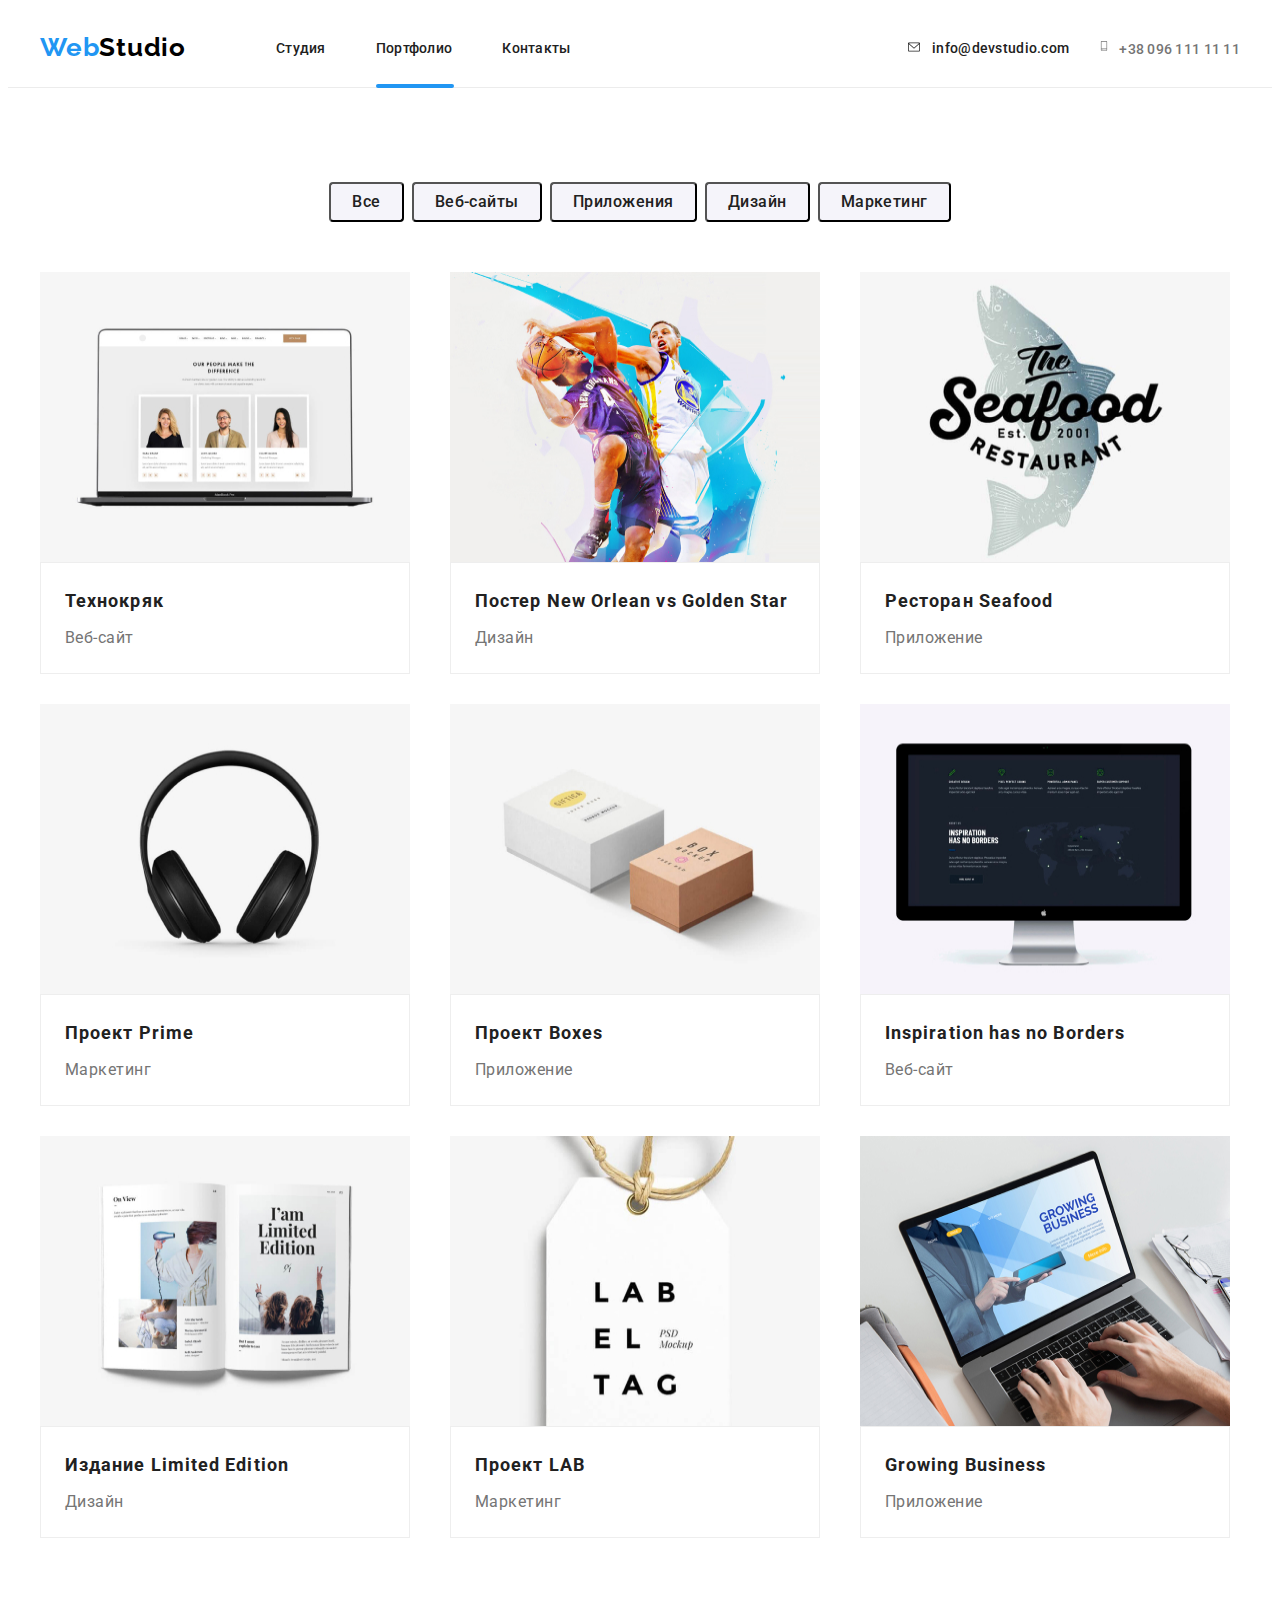
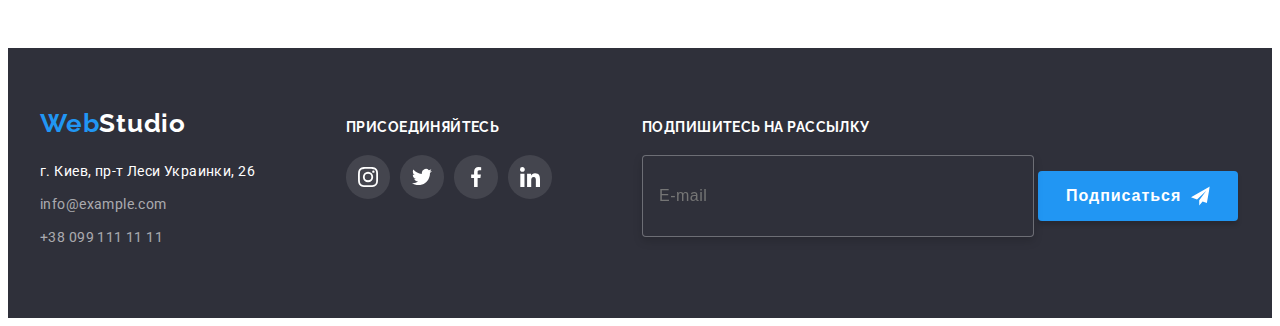
==== portfolio.html @ c0621295 "Initial commit" ====
<!DOCTYPE html>
<html lang="ru">
  <head>
    <meta charset="UTF-8" />
    <meta http-equiv="X-UA-Compatible" content="IE=edge" />
    <meta name="viewport" content="width=device-width, initial-scale=1.0" />
    <title>Portfolio</title>
    <!-- Fonts start -->
    <link rel="preconnect" href="https://fonts.googleapis.com" />
    <link rel="preconnect" href="https://fonts.gstatic.com" crossorigin />
    <link
      href="https://fonts.googleapis.com/css2?family=Raleway:wght@700&family=Roboto:wght@400;500;700;900&display=swap"
      rel="stylesheet"
    />
    <!-- Fonts end -->
    <!-- Normalize start -->
    <link
      rel="stylesheet"
      href="https://cdnjs.cloudflare.com/ajax/libs/modern-normalize/1.1.0/modern-normalize.min.css"
      integrity="sha512-wpPYUAdjBVSE4KJnH1VR1HeZfpl1ub8YT/NKx4PuQ5NmX2tKuGu6U/JRp5y+Y8XG2tV+wKQpNHVUX03MfMFn9Q=="
      crossorigin="anonymous"
      referrerpolicy="no-referrer"
    />
    <!-- Normalize end -->
    <link rel="stylesheet" href="./scc/styles.css" />
  </head>

  <body>
    <!-- Header section -->
    <header class="header">
      <div class="container header-container">
        <a class="logo link" href="/" lang="en">Web<span class="lg">Studio</span></a>
        <nav class="header-nav">
          <ul class="header-list list">
            <li class="header-item">
              <a class="header-link link" href="./index.html">Студия</a>
            </li>
            <li class="header-item">
              <a class="header-link header-link-crrt link" href="">Портфолио</a>
            </li>
            <li class="header-item">
              <a class="header-link link" href="">Контакты</a>
            </li>
          </ul>
        </nav>
        <ul class="header-cnt list">
          <li class="header-cnt-item">
            <a class="header-mail link" href="mailto:info@devstudio.com"
              ><svg class="hd-icon-ml" width="16" height="12">
                <use href="./images/icons/symbol-defs.svg#hd-envelope"></use></svg
              >info@devstudio.com</a
            >
          </li>
          <li class="header-cnt-item">
            <a class="header-phone link" href="tel:+380961111111"
              ><svg class="hd-icon-smph" width="10" height="16">
                <use href="./images/icons/symbol-defs.svg#hd-smartphone"></use></svg
              >+38 096 111 11 11</a
            >
          </li>
        </ul>
      </div>
    </header>
    <!-- Main section-->
    <main>
      <!-- portfolio section-->
      <section class="portfolio section">
        <!-- Логический подзаголовок СКРЫТ-->
        <h1 class="visually-hidden">Портфолио</h1>
        <!-- fiters part-->
        <ul class="container filters-list">
          <li class="fl-list-item list">
            <button class="fl-btn" type="button">Все</button>
          </li>
          <li class="fl-list-item list">
            <button class="fl-btn" type="button">Веб-сайты</button>
          </li>
          <li class="fl-list-item list">
            <button class="fl-btn" type="button">Приложения</button>
          </li>
          <li class="fl-list-item list">
            <button class="fl-btn" type="button">Дизайн</button>
          </li>
          <li class="fl-list-item list">
            <button class="fl-btn" type="button">Маркетинг</button>
          </li>
        </ul>
        <!-- projects part-->
        <div class="container">
          <ul class="pf-lists">
            <li class="pf-list item list">
              <a class="pf-link link" href="">
                <div class="pf-box">
                  <img
                    class="pf-img"
                    src="./images/portfolio/pf-box-1.jpg"
                    alt=""
                    width="370"
                    height="290"
                  />
                  <div class="overlay">
                    <p>
                      Ресурс предлагает комплексные предложения с разным уровнем функционала и
                      сервисов. Все это позволит посетителю получить исчерпывающие сведения о
                      компании или частном лице.
                    </p>
                  </div>
                </div>
                <div class="wrapper">
                  <h2 class="pf-list-subtitle">Технокряк</h2>
                  <p class="pf-descript">Веб-сайт</p>
                </div>
              </a>
            </li>
            <li class="pf-list item list">
              <a class="pf-link link" href="">
                <div class="pf-box">
                  <img
                    class="pf-img"
                    src="./images/portfolio/pf-box-2.jpg"
                    alt=""
                    width="370"
                    height="290"
                  />
                  <div class="overlay">
                    <p>
                      Ресурс предлагает комплексные предложения с разным уровнем функционала и
                      сервисов. Все это позволит посетителю получить исчерпывающие сведения о
                      компании или частном лице.
                    </p>
                  </div>
                </div>
                <div class="wrapper">
                  <h2 class="pf-list-subtitle">Постер New Orlean vs Golden Star</h2>
                  <p class="pf-descript">Дизайн</p>
                </div>
              </a>
            </li>
            <li class="pf-list item list">
              <a class="pf-link link" href="">
                <div class="pf-box">
                  <img
                    class="pf-img"
                    src="./images/portfolio/pf-box-3.jpg"
                    alt=""
                    width="370"
                    height="290"
                  />
                  <div class="overlay">
                    <p>
                      Ресурс предлагает комплексные предложения с разным уровнем функционала и
                      сервисов. Все это позволит посетителю получить исчерпывающие сведения о
                      компании или частном лице.
                    </p>
                  </div>
                </div>
                <div class="wrapper">
                  <h2 class="pf-list-subtitle">Ресторан Seafood</h2>
                  <p class="pf-descript">Приложение</p>
                </div>
              </a>
            </li>
            <li class="pf-list item list">
              <a class="pf-link link" href="">
                <div class="pf-box">
                  <img
                    class="pf-img"
                    src="./images/portfolio/pf-box-4.jpg"
                    alt=""
                    width="370"
                    height="290"
                  />
                  <div class="overlay">
                    <p>
                      Ресурс предлагает комплексные предложения с разным уровнем функционала и
                      сервисов. Все это позволит посетителю получить исчерпывающие сведения о
                      компании или частном лице.
                    </p>
                  </div>
                </div>
                <div class="wrapper">
                  <h2 class="pf-list-subtitle">Проект Prime</h2>
                  <p class="pf-descript">Маркетинг</p>
                </div>
              </a>
            </li>
            <li class="pf-list item list">
              <a class="pf-link link" href="">
                <div class="pf-box">
                  <img
                    class="pf-img"
                    src="./images/portfolio/pf-box-5.jpg"
                    alt=""
                    width="370"
                    height="290"
                  />
                  <div class="overlay">
                    <p>
                      Ресурс предлагает комплексные предложения с разным уровнем функционала и
                      сервисов. Все это позволит посетителю получить исчерпывающие сведения о
                      компании или частном лице.
                    </p>
                  </div>
                </div>
                <div class="wrapper">
                  <h2 class="pf-list-subtitle">Проект Boxes</h2>
                  <p class="pf-descript">Приложение</p>
                </div>
              </a>
            </li>
            <li class="pf-list item list">
              <a class="pf-link link" href="">
                <div class="pf-box">
                  <img
                    class="pf-img"
                    src="./images/portfolio/pf-box-6.jpg"
                    alt=""
                    width="370"
                    height="290"
                  />
                  <div class="overlay">
                    <p>
                      Ресурс предлагает комплексные предложения с разным уровнем функционала и
                      сервисов. Все это позволит посетителю получить исчерпывающие сведения о
                      компании или частном лице.
                    </p>
                  </div>
                </div>
                <div class="wrapper">
                  <h2 class="pf-list-subtitle" lang="en">Inspiration has no Borders</h2>
                  <p class="pf-descript">Веб-сайт</p>
                </div>
              </a>
            </li>
            <li class="pf-list item list">
              <a class="pf-link link" href="">
                <div class="pf-box">
                  <img
                    class="pf-img"
                    src="./images/portfolio/pf-box-7.jpg"
                    alt=""
                    width="370"
                    height="290"
                  />
                  <div class="overlay">
                    <p>
                      Ресурс предлагает комплексные предложения с разным уровнем функционала и
                      сервисов. Все это позволит посетителю получить исчерпывающие сведения о
                      компании или частном лице.
                    </p>
                  </div>
                </div>
                <div class="wrapper">
                  <h2 class="pf-list-subtitle">Издание Limited Edition</h2>
                  <p class="pf-descript">Дизайн</p>
                </div>
              </a>
            </li>
            <li class="pf-list item list">
              <a class="pf-link link" href="">
                <div class="pf-box">
                  <img
                    class="pf-img"
                    src="./images/portfolio/pf-box-8.jpg"
                    alt=""
                    width="370"
                    height="290"
                  />
                  <div class="overlay">
                    <p>
                      Ресурс предлагает комплексные предложения с разным уровнем функционала и
                      сервисов. Все это позволит посетителю получить исчерпывающие сведения о
                      компании или частном лице.
                    </p>
                  </div>
                </div>
                <div class="wrapper">
                  <h2 class="pf-list-subtitle">Проект LAB</h2>
                  <p class="pf-descript">Маркетинг</p>
                </div>
              </a>
            </li>
            <li class="pf-list item list">
              <a class="pf-link link" href="">
                <div class="pf-box">
                  <img
                    class="pf-img"
                    src="./images/portfolio/pf-box-9.jpg"
                    alt=""
                    width="370"
                    height="290"
                  />
                  <div class="overlay">
                    <p>
                      Ресурс предлагает комплексные предложения с разным уровнем функционала и
                      сервисов. Все это позволит посетителю получить исчерпывающие сведения о
                      компании или частном лице.
                    </p>
                  </div>
                </div>
                <div class="wrapper">
                  <h2 class="pf-list-subtitle" lang="en">Growing Business</h2>
                  <p class="pf-descript">Приложение</p>
                </div>
              </a>
            </li>
          </ul>
        </div>
      </section>
    </main>
    <!-- Footer section -->
    <footer class="footer">
      <div class="container ft-container">
        <!-- footer Logo addres -->
        <div class="lg-address">
          <a class="logo link ftr" href="/" lang="en">Web<span class="f-lg">Studio</span></a>
          <address class="address">
            <ul class="address-list list">
              <li class="address-item">
                <a href="" class="address-add ft-lk-current link"
                  >г. Киев, пр-т Леси Украинки, 26</a
                >
              </li>
              <li class="address-item">
                <a class="address-mail ft-lk-current link" href="mailto:info@example.com"
                  >info@example.com</a
                >
              </li>
              <li class="address-item">
                <a class="address-phone ft-lk-current link" href="tel:+380991111111"
                  >+38 099 111 11 11</a
                >
              </li>
            </ul>
          </address>
        </div>
        <!-- footer social -->
        <div class="ft-social">
          <h4 class="ft-subtitle">присоединяйтесь</h4>
          <ul class="social list">
            <li class="fs-item">
              <a
                class="fs-link link"
                href=""
                target="_blank"
                rel="noopener no-referrer"
                aria-label="instagram"
                ><svg class="ft-icon" width="20" height="20">
                  <use href="./images/icons/symbol-defs.svg#ftr-instagram"></use></svg
              ></a>
            </li>
            <li class="fs-item">
              <a
                class="fs-link link"
                href=""
                target="_blank"
                rel="noopener no-referrer"
                aria-label="twitter"
                ><svg class="ft-icon" width="20" height="20">
                  <use href="./images/icons/symbol-defs.svg#ftr-twitter"></use></svg
              ></a>
            </li>
            <li class="fs-item">
              <a
                class="fs-link link"
                href=""
                target="_blank"
                rel="noopener no-referrer"
                aria-label="facebook"
                ><svg class="ft-icon" width="20" height="20">
                  <use href="./images/icons/symbol-defs.svg#ftr-facebook"></use></svg
              ></a>
            </li>
            <li class="fs-item">
              <a
                class="fs-link link"
                href=""
                target="_blank"
                rel="noopener no-referrer"
                aria-label="linkedin"
                ><svg class="ft-icon" width="20" height="20">
                  <use href="./images/icons/symbol-defs.svg#ftr-linkedin"></use></svg
              ></a>
            </li>
          </ul>
        </div>
        <!-- footer mailing -->
        <div class="ft-mailing">
          <h4 class="ft-subtitle">Подпишитесь на рассылку</h4>
          <form class="ft-form">
            <input class="ft-form-mail" type="text" name="E-mail" placeholder="E-mail" />
            <button class="ft-form-btn" type="submit">
              Подписаться
              <svg width="24" height="24">
                <use href="./images/icons/symbol-defs.svg#ftr-send"></use>
              </svg>
            </button>
          </form>
        </div>
      </div>
    </footer>
  </body>
</html>
---- scc/styles.css ----
:root {
    /* fonts */
    --main-font: "Roboto", sans-serif;
    --secondary-font: "Raleway", sans-serif;

    /* text colors */
    --main-txt-cl:#212121;
    --secondary-cl: #757575;
    --accent-cl:#2196F3;
    --btn-txt-cl:#ffffff;

    /* bg colors */
    --light-bg-cl: #E5E5E5;
    --blond-bg-cl: #F5F4FA;
    --dark-bg-cl: #2F303A;
    
    /* other */

}
body{
    font-family: var(--main-font);
    color: var(--main-txt-cl);
}

    /* reset styles */
    h1,
    h2,
    h3,
    h4,
    h5,
    h6,
    p {
        margin: 0;
    }

    img {
    display: block;
    }

.link {
    text-decoration: none;
    color: currentColor;
}

.list {
    list-style: none; 
    padding: 0;
    margin: 0;
}


/* base styles */
.container {
    width: 1200px;
    padding-right: 15px;
    padding-left: 15px;
    margin-right: auto;
    margin-left: auto;

    /* outline: 2px solid red;
    outline-offset: -2px; */
}    

.section {
    padding-top: 94px;
    padding-bottom: 94px;
   
    /* outline: 8px solid rgb(71, 77, 255); */
}

.visually-hidden {
  position: absolute;
  width: 1px;
  height: 1px;
  margin: -1px;
  border: 0;
  padding: 0;
  
  white-space: nowrap;
  clip-path: inset(100%);
  clip: rect(0 0 0 0);
  overflow: hidden;
}

 /* 
==================
     Header
=================
*/ 

.header {
    padding-top: 24px;
    padding-bottom: 24px;
    border-bottom-width: 1px;
    border-bottom-style: solid;
    border-bottom-color: #ECECEC;
}

.header-container {
    display: flex;
    align-items: center;
}

.logo {
    margin-right: 90px;
    /* margin-left: 200px; */
    font-family: var(--secondary-font);
    font-weight: 700;
    font-size: 26px;
    line-height: calc(31 / 26);
    letter-spacing: 0.03em;
    color: var(--accent-cl);
} 

.lg{
    color: #000000;
} 

.header-nav{
    /* margin-right: 330px; */
    margin-right: auto;     
}

.header-list {
    display: flex;
    gap: 50px;
}

.header-cnt {
    display: flex;
    align-items: center;
    justify-content: center;
    gap: 30px; 
    /* outline: 5px solid red; */
}


.ml {
    width: 161px;
    /* height: 16; */
}

.header-link,
.header-mail,
.header-phone {
    padding-top: 32px;
    padding-bottom: 32px;
    font-weight: 500;
    font-size: 14px;
    line-height: calc(16 / 14);
    letter-spacing: 0.02em;
    color: var(--main-txt-cl);

    /* text-shadow: 0px 4px 4px rgba(0, 0, 0, 0.25); */
    transition-property: color;
    transition-duration: 250ms;
    transition-timing-function: cubic-bezier(0.4, 0, 0.2, 1);
    transition-delay:0s;

    /* outline: 5px solid green; */
}

.hd-icon-ml {
    /* display: inline-block; */
    width: 16px;
    height: 12px;
    margin-right: 10px;
     --color1: currentColor; 
  
    /* outline: 2px solid blue; */
}

.hd-icon-smph {
    /* display: inline-block; */
    width: 10px;
    height: 16px;  
    margin-right: 10px;
    --color1: currentColor; 
    /* outline: 2px solid blue; */
}

.header-link:hover,
.header-link:focus, 
.header-mail:hover,
.header-mail:focus,
.header-phone:hover,
.header-phone:focus  {
    color: var(--accent-cl);
    --color1: var(--accent-cl);
}

.header-link-current {
    position: relative;
}

.header-link-crrt {
    position: relative;
}

.header-link-current::after {
    content: '';
    position: absolute;
    bottom: 0;
    left: 0;

    display: block;
    width: 48px;
    height: 4px;
   
    border-radius: 4px;
    background-color: var(--accent-cl); 
}

.header-link-crrt::after {
    content: '';
    position: absolute;
    bottom: 0;
    left: 0;

    display: block;
    width: 78px;
    height: 4px;
   
    border-radius: 4px;
    background-color: var(--accent-cl); 
}

.header-phone {
    padding-top: 32px;
    padding-bottom: 32px;
    font-weight: 500;
    font-size: 14px;
    line-height: calc(16 / 14);
    letter-spacing: 0.02em; 
    color: var(--secondary-cl);
}


/* 
     MAIN
==================
Hero section
=================
*/ 

.hero { 
    max-width: 1600px;
    height: 600px;
    margin-left: auto;
    margin-right: auto; 

    padding-top: 200px;
    padding-bottom: 200px;          
    background-image: linear-gradient(
        to right,
        rgba(47, 48, 58, 0.4),
        rgba(47, 48, 58, 0.4)
    ), 
    url("../images/hero/hr-box-optmz.jpg");

    /* background-color: var(--dark-bg-cl);          */
}

.ctn {
    height: 200px;
    width: 700px;
    text-align: center;  
    /* outline: 2px solid teal;     */
}

.main-title {
    /* padding-top: 200px; */
    /* padding-bottom: 280px; */
    margin-bottom: 30px;
    font-weight: 900;
    font-size: 44px;
    line-height: calc(60 / 44);     
    letter-spacing: 0.06em;
    text-transform: uppercase; 
    color: #FFFFFF;
}


/* кнопка не наследует шрифты */
.hero-btn {
    max-width: 250px;
    min-width: 200px;
    min-height: 50px;
    
    font-family: inherit;
    font-weight: 700;
    font-size: 16px;
    line-height: calc(30 / 16);    
    letter-spacing: 0.06em;
    color: var(--btn-txt-cl);
    background-color: var(--accent-cl);
    cursor: pointer;  

    box-shadow: 0px 4px 4px rgba(0, 0, 0, 0.15);        
    border-radius: 4px; 
    border: none;
    transition: visibility 250ms cubic-bezier(0.4, 0, 0.2, 1) 0s;

    /* transition: opacity 250ms cubic-bezier(0.4, 0, 0.2, 1) 0s; */

    /* transition-property: ;
    transition-duration: ;
    transition-timing-function: ;
    transition-delay: ; */

}

.hero-btn:hover,
.hero-btn:focus {
    /* visibility: hidden; */

    background-color: #188CE8; 
}
    


 /* ============
 Features section
=================
*/  

.features-list {
    display: flex;
    gap: 30px;
    /* background-color: var(--light-bg-cl); */
}

.features-item {
    max-width: 270px;
    height: 120px;
}

.ftur-box {
    display: flex;
    align-items: center;
    justify-content: center;     
    /* max-width: 270px; */

    height: 120px;
    margin-bottom: 30px;    

    background-color: #F5F4FA;
     /* outline: 2px solid green; */
}

.ftur-icon {
  display: inline-block;
  width: 70px;
  height: 70px;
  fill: currentColor;
}

.features-subtitle {
    margin-bottom: 10px;
    font-weight: 700;
    font-size: 14px;
    line-height: calc (16 \ 14);
    letter-spacing: 0.03em;
    text-transform: uppercase;
    color: var(--main-txt-cl);
}
 
.features-descript { 
    font-size: 14px;
    line-height: calc(24 / 14);
    letter-spacing: 0.03em; 
    color: var(--secondary-cl);
}

/* 
==================
 Affairs section
=================
*/ 

.affair {
     display: flex;
  
}

.affairs-list {
    display: flex;
    gap: 30px;
   /* background-color: var(--light-bg-cl); */
}

.affairs-title {
margin-bottom: 50px;
font-weight: 700;
font-size: 36px;
line-height: calc(42 / 36);
text-align: center;
letter-spacing: 0.03em;
color: var(--main-txt-cl);
}

.affairs-thumb {
    position: relative;
}


.affairs-thumb > .affairs-text {
  position: absolute;
  bottom: 0;
  right: 0;
  width: 370px;
  
  height: 70px;
  margin: 0;
  padding-top: 27px;
    
  font-weight: 700;
  font-size: 14px;
  line-height: calc(16 / 14);
  text-align: center;
  letter-spacing: 0.03em;
  text-transform: uppercase;

  color: #FFFFFF;
  background: rgba(47, 48, 58, 0.8);

}


/* 
==================
 team section
=================
*/

.team {
   background-color: var(--blond-bg-cl);
}

.team-list {
    display: flex;
    gap: 30px;
}

.team-title {
    margin-bottom: 50px; 
    font-weight: 700;
    font-size: 36px;
    line-height: calc(42 / 36);
    text-align: center;
    letter-spacing: 0.03em;
    color: var(--main-txt-cl);
}

.team-list-item {

    background: #FFFFFF;
    box-shadow: 0px 1px 3px rgba(0, 0, 0, 0.12), 0px 1px 1px rgba(0, 0, 0, 0.14), 0px 2px 1px rgba(0, 0, 0, 0.2);
    border-radius: 0px 0px 4px 4px;

    /* outline: 2px solid green; */
}

.team-wrapper{
    padding-top: 30px;
    padding-right: 5px;
    padding-bottom: 30px;
    padding-left: 5px; 

    text-align: center;  
    /* outline: 10px solid red; */
} 

.team-list-subtitle {
    margin-bottom: 10px;
    font-weight: 500;
    font-size: 16px;
    line-height: calc(19 / 16);
    /* text-align: center; */
    letter-spacing: 0.03em;
    color: var(--main-txt-cl);
}

.team-descript {
    /* font-weight: 400; */
    font-size: 16px;
    line-height: calc(19 / 16);
    /* text-align: center; */
    letter-spacing: 0.03em; 
    color: var(--secondary-cl);
    margin-bottom: 16px;
} 

.tm {
    display: flex;
    align-items: center;
    justify-content: center;
    gap: 10px;
}

.t-link {
   display: flex;
   align-items: center;
   justify-content: center;
      
   width: 44px;
   height: 44px;
   background-color: #FFFFFF;
   border-radius: 50%;  

   transition: background-color 250ms cubic-bezier(0.4, 0, 0.2, 1) 0s;
    /* outline: 2px solid red;
    outline-offset: -2px; */
}

.tm-icon { 
    --color5: #afb1b8;
    --color4: #afb1b8;

    transition-property: --color5, -color4;
    transition-duration: 250ms;
    transition-timing-function: cubic-bezier(0.4, 0, 0.2, 1);
    transition-delay:0s;

}

.t-link:hover, 
.t-link:focus {
background-color:  #2196F3;
}


.t-link:hover .tm-icon,
.t-link:focus .tm-icon {
   --color5: #fff; 
   --color4: #fff;
}


/* 
==================
Clients sektion
=================
*/ 


.clients-title {
margin-bottom: 50px;
font-weight: 700;
font-size: 36px;
line-height: calc(42 / 36);
text-align: center;
letter-spacing: 0.03em;
color: var(--main-txt-cl);
}

.clients-list {
    display: flex;
    align-items: center;
    justify-content:space-between; 
    gap: 30px;
    
    /* outline: 2px solid red; */
}

.cl-link { 
    display: inline-block;
    max-width: 170px;
    height: 90px;
    margin-bottom: 0;
    padding-bottom: 0; 

    border-top: 1px solid #AFB1B8;
    border-right: 1px solid #AFB1B8;
    border-bottom: 1px solid #AFB1B8;
    border-left: 1px solid #AFB1B8;
    border-radius: 4px;

    /* transition: border 250ms cubic-bezier(0.4, 0, 0.2, 1) 0s; */ 
    transition-property: border, --color5, -color3;
    transition-duration: 250ms;
    transition-timing-function: cubic-bezier(0.4, 0, 0.2, 1);
    transition-delay:0s;

    /* background-color: #E5E5E5;   */ 
    /* outline: 2px solid purple; */
    /* cursor: pointer; */  
}

.cl-icon {
    /* display: inline-block; */
    width: 170px;
    height: 92px;
    
    /* background-color: #E5E5E5;   */
    /* outline: 6px solid purple; */    
    --color3: #afb1b8;
    cursor: pointer;   
}

.cl-link:hover,
.cl-link:focus
{
    border: 1px solid #2196F3;
    --color5:var(--accent-cl);
    --color3:var(--accent-cl);  
}

.cl-link:hover .cl-icon, 
.cl-link:focus .cl-icon {
    --color5:var(--accent-cl);
    --color3:var(--accent-cl); 
} 

/* 
==================
 footer
=================
*/ 
.footer {
    padding-top: 60px;
    padding-bottom: 60px;
    background-color: var(--dark-bg-cl);
}

.lg-address{
    margin-right: 70px;
}

.ft-container {
    display: flex;
    align-items: baseline;
}

/* .logo {
    font-weight: 700;
    font-size: 26px;
    line-height: cacl(31 / 26);
    letter-spacing: 0.03em;
    color: #2196F3;
} */

.ftr{
    margin-bottom: 20px;
}

.f-lg {
    color: #FFFFFF;
}

/* .ftr{
    margin-bottom: 20px;
} */

.address{
    margin-top: 20px;
    font-style: normal;
    /* visibility: hidden; */
}

.address-item {
    margin-bottom: 9px;
}

.address-add {
    /* font-weight: 400; */
    font-size: 14px;
    line-height:calc(24 / 14);
    letter-spacing: 0.03em;
    color: #FFFFFF;

    transition: color 250ms cubic-bezier(0.4, 0, 0.2, 1) 0s;
}

.address-mail,
.address-phone {
    /* font-weight: 400; */
    font-size: 14px;
    line-height: calc(24 / 14);
    letter-spacing: 0.03em;
    color: rgba(255, 255, 255, 0.6); 

    transition: color 250ms cubic-bezier(0.4, 0, 0.2, 1) 0s;
}

.address-add:hover,
.address-add:focus, 
.address-mail:hover,
.address-mail:focus, 
.address-phone:hover,
.address-phone:focus {
    color: var(--accent-cl);
}


.social {
    display: flex;
    align-items: center;
    justify-content: center;
    gap: 10px;
}

.fs-link {
   display: flex;
   align-items: center;
   justify-content: center;
      
   width: 44px;
   height: 44px;
   background: rgba(255, 255, 255, 0.1);    
   border-radius: 50%; 
   
   transition: background-color 250ms cubic-bezier(0.4, 0, 0.2, 1) 0s;
    /* outline: 2px solid red;
    outline-offset: -2px; */  
}

.ft-icon {
    --color4: #fff;
}

.fs-link:hover,
.fs-link:focus {
    background-color:  #2196F3;
}


.ft-mailing {
    display: block;
    margin-left: 90px;
    gap: 12px;
}

.ft-subtitle {
    margin-bottom: 20px;

    font-family: var(--secondary-font);
    font-style: normal;
    font-weight: 700;
    font-size: 14px;
    line-height: calc(16 / 14);
    letter-spacing: 0.03em;
    text-transform: uppercase;

    color: #FFFFFF; 
}

.ft-form-mail {

    width: 358px;
    height: 50px;

    padding: 15px 16px;
    border: 1px solid rgba(255, 255, 255, 0.3);
    filter: drop-shadow(0px 4px 4px rgba(0, 0, 0, 0.15));
    border-radius: 4px;  
    
    font-weight: 400;
    font-size: 16px;
    line-height: calc(20 / 16);
    letter-spacing: 0.03em; 
    color: rgba(255, 255, 255, 0.6);    
    background-color: #2F303A;
}

.ft-form-btn {
    display: inline-flex;
    align-items: center;

    gap: 10px;
    padding: 10px 28px;

    width: 200px;
    height: 50px;

font-weight: 700;
font-size: 16px;
line-height: colc(30 / 16);
letter-spacing: 0.06em;

color: #FFFFFF;

background-color: #2196F3;
box-shadow: 0px 4px 4px rgba(0, 0, 0, 0.15);
border-radius: 4px;
border: none;

}

/* 
.ft-mailing {

} */




/* 
==================
==================
 Portfolio page
=================
    Main section
================== 
    Portfolio section
==================
    fiters part
==================   
*/

.filters-list {
    display: flex;
    gap: 8px;
    /* width: 611px; */
    /* height: 54px; */
    justify-content: center;
    margin-top: 0;
    margin-bottom: 50px;
    }

.fl-btn {
    /* height: 38px; */
    font-family: inherit;
    font-weight: 500;
    font-size: 16px;
    line-height: calc(26 / 16);
    text-align: center;
    letter-spacing: 0.03em;
    color: var(--main-txt-cl);
    background: var(--blond-bg-cl);
    cursor: pointer;
    display: inline-block;
       
    padding: 5px 21px;
    border-radius: 4px;    

    /* transition: color box-shadow, 250ms cubic-bezier(0.4, 0, 0.2, 1) 0s; */

    transition-property: color, background-color, box-shadow;
    transition-duration: 250ms;
    transition-timing-function: cubic-bezier(0.4, 0, 0.2, 1);
    transition-delay:0s;
} 

.fl-btn:hover,
.fl-btn:focus {
    color: var(--btn-txt-cl);
    background-color: var(--accent-cl); 
    
    box-shadow: 0px 3px 1px rgba(0, 0, 0, 0.1), 0px 1px 2px rgba(0, 0, 0, 0.08), 0px 2px 2px rgba(0, 0, 0, 0.12);
    /* padding: 5px 21px;
    border-radius: 4px;  */  
}


/* 
==================
    projects part
=================
*/ 

.pf-lists {
  display: flex;
  /* Make a flex container multiline */
  flex-wrap: wrap;
  /* Set gap between rows and columns */
  gap: 30px;
  padding: 0;
  list-style: none;
  
}

.pf-link {  
  display: inline-block;  
 /* position: relative;    */
 transition: box-shadow, 250ms cubic-bezier(0.4, 0, 0.2, 1) 0s;
 /* overflow: hidden; */
}

.pf-box {
    position: relative; 
    overflow: hidden;

    display: flex;
    align-items: center;
    justify-content: center; 
}

.overlay { 
  position: absolute; 
  top: 0;
  left: 0; 

  transform: translatey(100%);
  transition: transform 250ms ease;
  
  display: flex;
  align-items: center;
  justify-content: center; 
  /* width: 100%;
  height: 100%; */
  width: 370px;
  height: 290px;

  padding: 63px 24px;
  background: rgba(33, 150, 243, 0.9);
}

.overlay > p { 
width: 322px;
height: 168px;    

font-weight: 400;
font-size: 18px;
line-height: calc(28 / 18);
letter-spacing: 0.03em;

color: #FFFFFF;
text-align: left;
user-select: none;  
} 

.pf-link:hover {     
    /* border: 1px solid #EEEEEE; */
    box-shadow: 0px 1px 1px rgba(0, 0, 0, 0.12), 0px 4px 4px rgba(0, 0, 0, 0.06), 1px 4px 6px rgba(0, 0, 0, 0.16);
}

.pf-link:hover .overlay {
    transform: translatey(0);
}

.wrapper{
    padding-top: 20px;
    padding-right: 24px;
    padding-bottom: 20px;
    padding-left: 24px; 

    border-top-width: 1px;
    border-top-style: solid;
    border-top-color: #EEEEEE;

    border-right-width: 1px;
    border-right-style: solid;
    border-right-color: #EEEEEE;

    border-bottom-width: 1px;
    border-bottom-style: solid;
    border-bottom-color: #EEEEEE;

    border-left-width: 1px;
    border-left-style: solid;
    border-left-color: #EEEEEE;     
    /* outline: 2px solid green; */

    /* overflow: hidden; */ 
}

.item {
  /*  Set the width of the elements  */
  flex-basis: calc((100% - 60px) / 3);      
}
 
.pf-list-subtitle {
    margin-bottom: 4px;
    font-weight: 700;
    font-size: 18px;
    line-height: calc(36 /18);
    letter-spacing: 0.06em;
    color: var(--main-txt-cl);
}

.pf-descript {
    /* font-weight: 400; */
    font-size: 16px;
    line-height: calc(30 / 16); 
    letter-spacing: 0.03em; 
    color: var(--secondary-cl);
}


/* 
==================
   Modal window
=================
*/ 

.backdrop {
    position: fixed;
    top: 0;
    left: 0;
    z-index: 1000; 

    display: flex;
    align-items: center;
    justify-content: center;

    width: 100%;
    height: 100%;

    background-color: rgba(0, 0, 0, 0.2);
    backdrop-filter: blur(3px);
    
    opacity: 1; 
    visibility: visible;
    pointer-events: initial;

    transition: opacity 500ms cubic-bezier(0.4, 0, 0.2, 1), visibility 500ms ease-out;

}

.backdrop.is-hidden {
    opacity: 0;
    visibility: hidden;
    pointer-events: none; 
}

.backdrop.is-hidden .modal {
    transform: translate(-50%, -50%) scale(1.1);
}

.modal {
    position: absolute;
    top: 50%;
    left: 50%;
 
    width: 528px;
    min-height: 581px; 
    padding: 40px;

    background-color: #FFFFFF;
    box-shadow: 0px 1px 3px rgba(0, 0, 0, 0.12), 0px 1px 1px rgba(0, 0, 0, 0.14), 0px 2px 1px rgba(0, 0, 0, 0.2);
    border-radius: 4px; 

    transform: translate(-50%, -50%) scale(1);    
    transition: transform 250ms cubic-bezier(0.4, 0, 0.2, 1);
}

.modal-btn {
    position: absolute;
    top: 8px;
    right: 8px; 
    display: flex;
    align-items: center;
    justify-content: center;

    width: 30px;
    height: 30px;
    padding: 5px; 
    border-radius: 50%;
    background-color: #FFFFFF;
    border: 1px solid rgba(0, 0, 0, 0.1);  
        
    box-shadow: 0px 1px 3px rgba(0, 0, 0, 0.12), 0px 1px 1px rgba(0, 0, 0, 0.14), 0px 2px 1px rgba(0, 0, 0, 0.2);
    /* border-radius: 4px; */
    cursor: pointer;

    /* outline: 3px solid green; */
}

.modal-btn:hover + .modal-btn-icon {
    --color2:#2196F3;
}

.modal-btn-icon:hover {
    --color2:#2196F3;
}

/* 
==================
   Modal form
=================
*/ 

.reg-form {
    text-align: center;
}

.reg-form-title {
    display: block;

    font-weight: 700;
    font-size: 20px;
    line-height: calc(23 / 20);
    text-align: center;
    letter-spacing: 0.03em;

    color: var(--main-txt-cl);
}

.reg-form-group {

    margin-top: 12px;
    margin-bottom: 20px;
}

.reg-form-wrap {
    position: relative;
    display: block;
    margin-bottom: 10px;

}

.reg-form-wrap:last-child {
    margin-bottom: 0;
}

.reg-form-label {
    display: block;
    text-align: left;
    margin-bottom: 4px;    

    font-weight: 400;
    font-size: 12px;
    line-height: calc(14 / 12);
    letter-spacing: 0.01em;
    color: var(--secondary-cl);
}

.reg-form-input,
.reg-form-message {

    width: 100%;
    height: 40px;
    
    padding-left: 40px;
    border: 1px solid rgba(33, 33, 33, 0.2);
    border-radius: 4px;

    outline: transparent;
    cursor: pointer;
}

.reg-form-icon {
    position: absolute;
    bottom: 11px;
    left: 12px;
}

.reg-form-input:focus {
    border: 1px solid #2196F3;
}

.reg-form-input:focus + .reg-form-icon {    
     --color2:#2196F3;
}

.reg-form-message {
    resize: none; 
    height: 120px;
    padding: 12px 16px;
}

.reg-form-agreement {
    display: flex;
    align-items: center;
    justify-content: center;
    gap: 8px;
    margin-bottom: 30px;

    /* outline: 5px solid green; */
}


.reg-checkbox:checked + .reg-icon .reg-icon-uncheck {
    opacity: 0;
    
}

.reg-icon-check {
    opacity: 0;    
}

.reg-checkbox:checked + .reg-icon .reg-icon-check {
    opacity: 1;
   --color1:var(--accent-cl);
}


.reg-form-agreement-text {

    font-weight: 400;
    font-size: 14px;
    line-height: calc(24 / 14);
    letter-spacing: 0.03em;
    color: var(--secondary-cl);
    user-select: none;
    text-underline-position: under;
}

.reg-form-agreement-link {
    color: #2196F3;
}

.reg-form-btn {
display: inline-flex; 
align-items: center;
text-align: center; 
padding: 10px 52px;

font-family: inherit;
font-weight: 700;
font-size: 16px;
line-height: calc(30 / 16); 
letter-spacing: 0.06em;
color: var(--btn-txt-cl);

width: 200px;
height: 50px; 
background-color: var(--accent-cl);
box-shadow: 0px 4px 4px rgba(0, 0, 0, 0.15);
border-radius: 4px;
border: none;
cursor: pointer;
transition: visibility 250ms cubic-bezier(0.4, 0, 0.2, 1) 0s;

  /* outline: 3px solid green; */ 
}
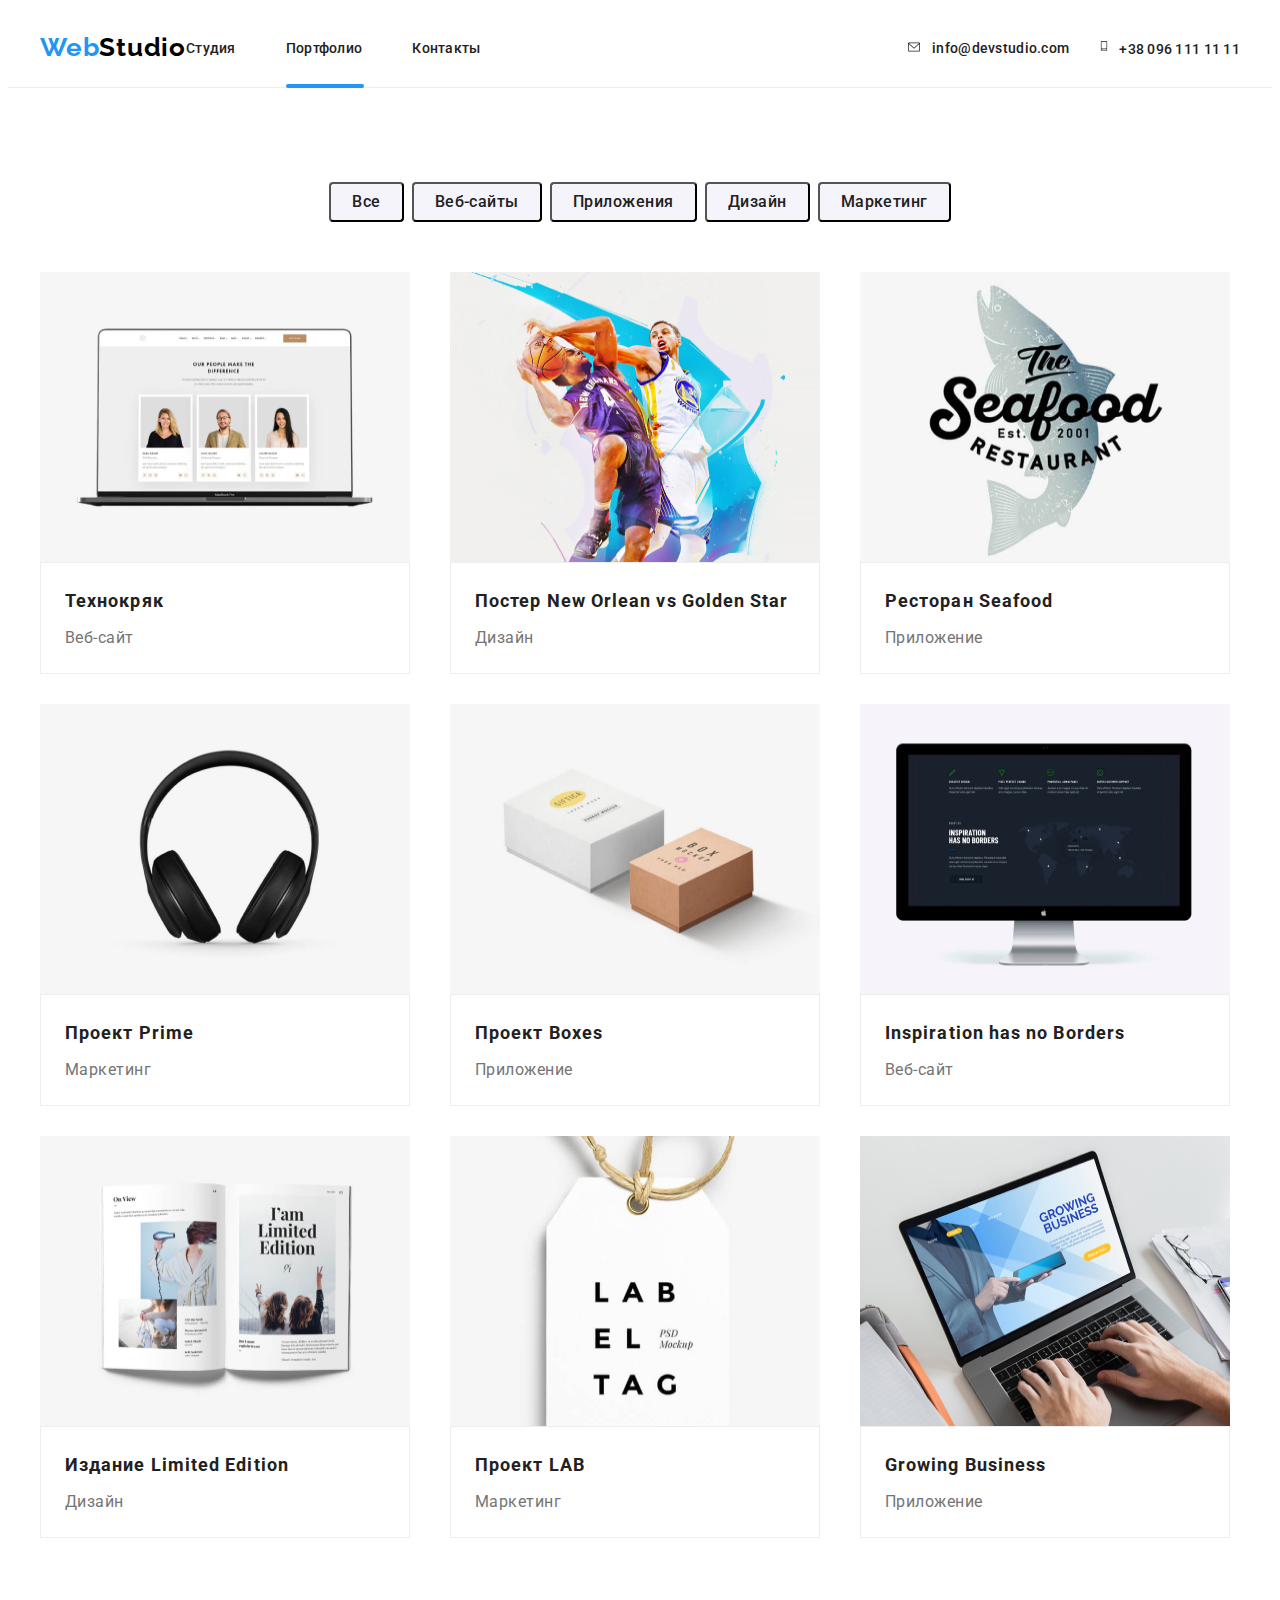
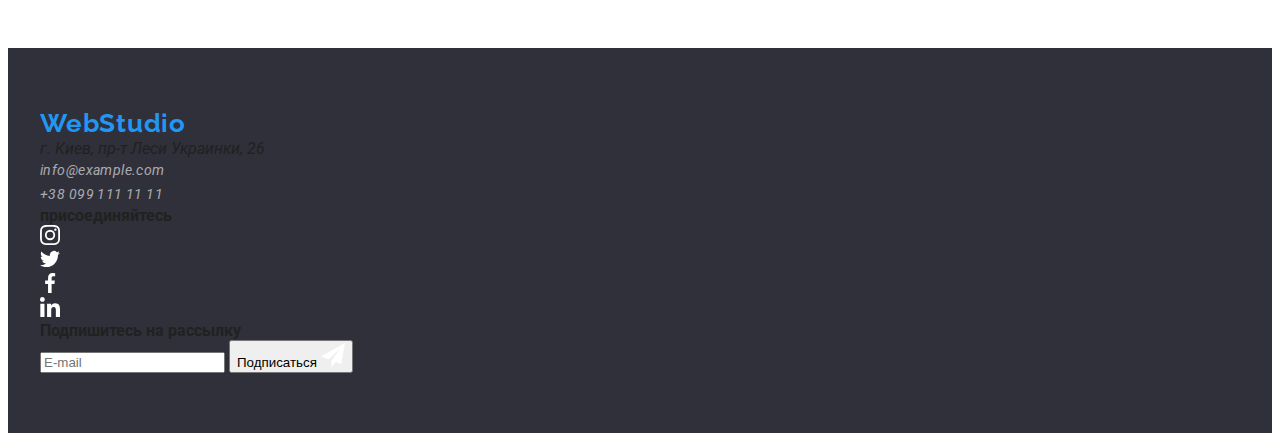
==== commit 5961e38f: "goit-markup-hw-07 piece" ====
--- a/portfolio.html
+++ b/portfolio.html
@@ -28,32 +28,32 @@
   <body>
     <!-- Header section -->
     <header class="header">
-      <div class="container header-container">
-        <a class="logo link" href="/" lang="en">Web<span class="lg">Studio</span></a>
-        <nav class="header-nav">
-          <ul class="header-list list">
-            <li class="header-item">
-              <a class="header-link link" href="./index.html">Студия</a>
-            </li>
-            <li class="header-item">
-              <a class="header-link header-link-crrt link" href="">Портфолио</a>
-            </li>
-            <li class="header-item">
-              <a class="header-link link" href="">Контакты</a>
+      <div class="container header__container">
+        <a class="logo link" href="/" lang="en">Web<span class="logo logo--black">Studio</span></a>
+        <nav class="nav">
+          <ul class="nav__list list">
+            <li class="nav__item">
+              <a class="nav__link link" href="./index.html">Студия</a>
+            </li>
+            <li class="nav__item">
+              <a class="nav__link nav__link--crrt link" href="">Портфолио</a>
+            </li>
+            <li class="nav__item">
+              <a class="nav__link link" href="">Контакты</a>
             </li>
           </ul>
         </nav>
-        <ul class="header-cnt list">
-          <li class="header-cnt-item">
-            <a class="header-mail link" href="mailto:info@devstudio.com"
-              ><svg class="hd-icon-ml" width="16" height="12">
+        <ul class="header__list list">
+          <li class="header__item">
+            <a class="header__mail link" href="mailto:info@devstudio.com"
+              ><svg class="header__icon-ml" width="16" height="12">
                 <use href="./images/icons/symbol-defs.svg#hd-envelope"></use></svg
               >info@devstudio.com</a
             >
           </li>
-          <li class="header-cnt-item">
-            <a class="header-phone link" href="tel:+380961111111"
-              ><svg class="hd-icon-smph" width="10" height="16">
+          <li class="header__item">
+            <a class="header__phone link" href="tel:+380961111111"
+              ><svg class="header__icon-smph" width="10" height="16">
                 <use href="./images/icons/symbol-defs.svg#hd-smartphone"></use></svg
               >+38 096 111 11 11</a
             >
--- a/scc/styles.css
+++ b/scc/styles.css
@@ -14,28 +14,28 @@
     --blond-bg-cl: #F5F4FA;
     --dark-bg-cl: #2F303A;
     
-    /* other */
-
-}
-body{
+    /* other */ 
+}
+
+body {
     font-family: var(--main-font);
     color: var(--main-txt-cl);
 }
 
     /* reset styles */
-    h1,
-    h2,
-    h3,
-    h4,
-    h5,
-    h6,
-    p {
-        margin: 0;
-    }
-
-    img {
+h1,
+h2,
+h3,
+h4,
+h5,
+h6,
+p {
+    margin: 0;
+}
+
+img {
     display: block;
-    }
+}
 
 .link {
     text-decoration: none;
@@ -57,15 +57,15 @@
     margin-right: auto;
     margin-left: auto;
 
-    /* outline: 2px solid red;
-    outline-offset: -2px; */
+    /* outline: 2px solid red; */
+    /* outline-offset: -2px; */
 }    
 
 .section {
     padding-top: 94px;
     padding-bottom: 94px;
    
-    /* outline: 8px solid rgb(71, 77, 255); */
+    /* outline: 3px solid rgb(71, 77, 255); */
 }
 
 .visually-hidden {
@@ -96,13 +96,12 @@
     border-bottom-color: #ECECEC;
 }
 
-.header-container {
+.header__container {
     display: flex;
     align-items: center;
 }
 
-.logo {
-    margin-right: 90px;
+.logo {    
     /* margin-left: 200px; */
     font-family: var(--secondary-font);
     font-weight: 700;
@@ -112,37 +111,25 @@
     color: var(--accent-cl);
 } 
 
-.lg{
+.header__logo {
+    margin-right: 90px;
+}
+
+.logo--black {
     color: #000000;
 } 
 
-.header-nav{
+.nav {
     /* margin-right: 330px; */
     margin-right: auto;     
 }
 
-.header-list {
+.nav__list {
     display: flex;
     gap: 50px;
 }
 
-.header-cnt {
-    display: flex;
-    align-items: center;
-    justify-content: center;
-    gap: 30px; 
-    /* outline: 5px solid red; */
-}
-
-
-.ml {
-    width: 161px;
-    /* height: 16; */
-}
-
-.header-link,
-.header-mail,
-.header-phone {
+.nav__link {
     padding-top: 32px;
     padding-bottom: 32px;
     font-weight: 500;
@@ -160,7 +147,85 @@
     /* outline: 5px solid green; */
 }
 
-.hd-icon-ml {
+.nav__link:hover,
+.nav__link:focus {
+    color: var(--accent-cl);
+    --color1: var(--accent-cl);
+}
+
+.nav__link--current {
+    position: relative;
+}
+
+.nav__link--current::after {
+    content: '';
+    position: absolute;
+    bottom: 0;
+    left: 0;
+
+    display: block;
+    width: 48px;
+    height: 4px;
+   
+    border-radius: 4px;
+    background-color: var(--accent-cl); 
+}
+
+/* ============
+ Header - Page Portfolio
+=================
+*/ 
+
+.nav__link--crrt {
+    position: relative;
+}
+
+.nav__link--crrt::after {
+    content: '';
+    position: absolute;
+    bottom: 0;
+    left: 0;
+
+    display: block;
+    width: 78px;
+    height: 4px;
+   
+    border-radius: 4px;
+    background-color: var(--accent-cl); 
+}
+/* ============
+ END Page Portfolio
+=================
+*/ 
+
+.header__list {
+    display: flex;
+    align-items: center;
+    justify-content: center;
+    gap: 30px; 
+    /* outline: 5px solid red; */
+}
+
+.header__mail,
+.header__phone {
+    padding-top: 32px;
+    padding-bottom: 32px;
+    font-weight: 500;
+    font-size: 14px;
+    line-height: calc(16 / 14);
+    letter-spacing: 0.02em;
+    color: var(--main-txt-cl);
+
+    /* text-shadow: 0px 4px 4px rgba(0, 0, 0, 0.25); */
+    transition-property: color;
+    transition-duration: 250ms;
+    transition-timing-function: cubic-bezier(0.4, 0, 0.2, 1);
+    transition-delay:0s;
+
+    /* outline: 5px solid green; */
+}
+
+.header__icon-ml {
     /* display: inline-block; */
     width: 16px;
     height: 12px;
@@ -170,7 +235,7 @@
     /* outline: 2px solid blue; */
 }
 
-.hd-icon-smph {
+.header__icon-smph {
     /* display: inline-block; */
     width: 10px;
     height: 16px;  
@@ -179,60 +244,12 @@
     /* outline: 2px solid blue; */
 }
 
-.header-link:hover,
-.header-link:focus, 
-.header-mail:hover,
-.header-mail:focus,
-.header-phone:hover,
-.header-phone:focus  {
+.header__mail:hover,
+.header__mail:focus,
+.header__phone:hover,
+.header__phone:focus  {
     color: var(--accent-cl);
     --color1: var(--accent-cl);
-}
-
-.header-link-current {
-    position: relative;
-}
-
-.header-link-crrt {
-    position: relative;
-}
-
-.header-link-current::after {
-    content: '';
-    position: absolute;
-    bottom: 0;
-    left: 0;
-
-    display: block;
-    width: 48px;
-    height: 4px;
-   
-    border-radius: 4px;
-    background-color: var(--accent-cl); 
-}
-
-.header-link-crrt::after {
-    content: '';
-    position: absolute;
-    bottom: 0;
-    left: 0;
-
-    display: block;
-    width: 78px;
-    height: 4px;
-   
-    border-radius: 4px;
-    background-color: var(--accent-cl); 
-}
-
-.header-phone {
-    padding-top: 32px;
-    padding-bottom: 32px;
-    font-weight: 500;
-    font-size: 14px;
-    line-height: calc(16 / 14);
-    letter-spacing: 0.02em; 
-    color: var(--secondary-cl);
 }
 
 
@@ -243,12 +260,18 @@
 =================
 */ 
 
-.hero { 
-    max-width: 1600px;
+.hero {     
+    display: flex;
+    align-items: center;
+    justify-content: center;
+    text-align: center; 
+    /* max-width: 1200px; */
+    width: 1200px;
     height: 600px;
     margin-left: auto;
     margin-right: auto; 
-
+    margin-bottom: 93px;
+    
     padding-top: 200px;
     padding-bottom: 200px;          
     background-image: linear-gradient(
@@ -261,17 +284,14 @@
     /* background-color: var(--dark-bg-cl);          */
 }
 
-.ctn {
-    height: 200px;
-    width: 700px;
-    text-align: center;  
-    /* outline: 2px solid teal;     */
-}
-
 .main-title {
+    height: 120px;
+    /* width: 700px; */
+    /* text-align: center;   */
+    /* outline: 2px sol
     /* padding-top: 200px; */
     /* padding-bottom: 280px; */
-    margin-bottom: 30px;
+    
     font-weight: 900;
     font-size: 44px;
     line-height: calc(60 / 44);     
@@ -280,14 +300,19 @@
     color: #FFFFFF;
 }
 
-
-/* кнопка не наследует шрифты */
-.hero-btn {
+.hero__main-title {
+    display: flex;
+    align-items: center;
+    justify-content: center;
+    margin-top: 200px;
+    margin-bottom: 30px; 
+}
+
+.btn {
     max-width: 250px;
     min-width: 200px;
     min-height: 50px;
-    
-    font-family: inherit;
+     font-family: inherit;
     font-weight: 700;
     font-size: 16px;
     line-height: calc(30 / 16);    
@@ -307,56 +332,63 @@
     transition-duration: ;
     transition-timing-function: ;
     transition-delay: ; */
-
-}
-
-.hero-btn:hover,
-.hero-btn:focus {
+}
+
+.hero__btn {        
+    margin-bottom: 200px;    
+}
+
+.hero__btn:hover,
+.hero__btn:focus {
     /* visibility: hidden; */
-
     background-color: #188CE8; 
 }
     
-
 
  /* ============
  Features section
 =================
 */  
 
-.features-list {
+.features {
+    padding-top: 0;
+}
+
+.features__features-list {
     display: flex;
     gap: 30px;
     /* background-color: var(--light-bg-cl); */
 }
 
-.features-item {
+.features-list__item {
     max-width: 270px;
+    height: 248px;
+}
+
+.thumb {
     height: 120px;
-}
-
-.ftur-box {
+    background-color: #F5F4FA;
+}
+
+.features-list__thumb {
     display: flex;
     align-items: center;
     justify-content: center;     
-    /* max-width: 270px; */
-
-    height: 120px;
     margin-bottom: 30px;    
-
-    background-color: #F5F4FA;
      /* outline: 2px solid green; */
 }
 
-.ftur-icon {
-  display: inline-block;
+.features-icon {
   width: 70px;
   height: 70px;
   fill: currentColor;
 }
 
-.features-subtitle {
-    margin-bottom: 10px;
+.features__features-icon {
+    display: inline-block;
+}
+
+.section-subtitle { 
     font-weight: 700;
     font-size: 14px;
     line-height: calc (16 \ 14);
@@ -364,12 +396,18 @@
     text-transform: uppercase;
     color: var(--main-txt-cl);
 }
- 
-.features-descript { 
+
+.features-list__section-subtitle {
+    margin-bottom: 10px;
+}
+
+.features__descript { 
+    height: 72px;
     font-size: 14px;
     line-height: calc(24 / 14);
     letter-spacing: 0.03em; 
     color: var(--secondary-cl);
+    /* outline: 2px solid orangered; */
 }
 
 /* 
@@ -378,19 +416,12 @@
 =================
 */ 
 
-.affair {
-     display: flex;
-  
-}
-
-.affairs-list {
-    display: flex;
-    gap: 30px;
-   /* background-color: var(--light-bg-cl); */
-}
-
-.affairs-title {
-margin-bottom: 50px;
+.affairs {
+  display: flex;
+  padding-top: 0;
+}
+
+.section-title {
 font-weight: 700;
 font-size: 36px;
 line-height: calc(42 / 36);
@@ -399,12 +430,21 @@
 color: var(--main-txt-cl);
 }
 
-.affairs-thumb {
+.affairs__section-title {
+    margin-bottom: 50px;
+}
+
+.affairs-list {
+    display: flex;
+    gap: 30px;
+   /* background-color: var(--light-bg-cl); */
+}
+
+.affairs-list__img-thumb {
     position: relative;
 }
 
-
-.affairs-thumb > .affairs-text {
+.affairs-list__img-thumb > .affairs-list__text {
   position: absolute;
   bottom: 0;
   right: 0;
@@ -423,7 +463,6 @@
 
   color: #FFFFFF;
   background: rgba(47, 48, 58, 0.8);
-
 }
 
 
@@ -435,6 +474,7 @@
 
 .team {
    background-color: var(--blond-bg-cl);
+   padding-top: 0;
 }
 
 .team-list {
@@ -442,14 +482,8 @@
     gap: 30px;
 }
 
-.team-title {
+.team__section-title {
     margin-bottom: 50px; 
-    font-weight: 700;
-    font-size: 36px;
-    line-height: calc(42 / 36);
-    text-align: center;
-    letter-spacing: 0.03em;
-    color: var(--main-txt-cl);
 }
 
 .team-list-item {
@@ -539,22 +573,19 @@
 
 /* 
 ==================
-Clients sektion
+Clients section
 =================
 */ 
 
-
-.clients-title {
-margin-bottom: 50px;
-font-weight: 700;
-font-size: 36px;
-line-height: calc(42 / 36);
-text-align: center;
-letter-spacing: 0.03em;
-color: var(--main-txt-cl);
-}
-
-.clients-list {
+.clients {
+    padding-top: 0;
+}
+
+.clients__section-title {
+    margin-bottom: 50px;
+}
+
+.clients__clients-list {
     display: flex;
     align-items: center;
     justify-content:space-between; 
@@ -563,11 +594,9 @@
     /* outline: 2px solid red; */
 }
 
-.cl-link { 
-    display: inline-block;
+.client-link { 
     max-width: 170px;
-    height: 90px;
-    margin-bottom: 0;
+    height: 90px;     
     padding-bottom: 0; 
 
     border-top: 1px solid #AFB1B8;
@@ -587,82 +616,74 @@
     /* cursor: pointer; */  
 }
 
-.cl-icon {
+.clients-list__client-link {
+    display: inline-block;
+    margin-bottom: 0;
+}
+
+.clients__icon {
     /* display: inline-block; */
     width: 170px;
     height: 92px;
-    
-    /* background-color: #E5E5E5;   */
+      
     /* outline: 6px solid purple; */    
     --color3: #afb1b8;
     cursor: pointer;   
 }
 
-.cl-link:hover,
-.cl-link:focus
+.client-link:hover,
+.client-link:focus
 {
     border: 1px solid #2196F3;
     --color5:var(--accent-cl);
     --color3:var(--accent-cl);  
 }
 
-.cl-link:hover .cl-icon, 
-.cl-link:focus .cl-icon {
+.client-link:hover .clients__icon, 
+.client-link:focus .clients__icon {
     --color5:var(--accent-cl);
     --color3:var(--accent-cl); 
 } 
 
 /* 
 ==================
- footer
+ Footer section
 =================
 */ 
+
 .footer {
     padding-top: 60px;
     padding-bottom: 60px;
     background-color: var(--dark-bg-cl);
 }
 
-.lg-address{
+.footer__container {
+    display: flex;
+    align-items: baseline;
+}
+
+/* <!-- footer Logo-addres --> */
+
+.footer__logo-address{
     margin-right: 70px;
 }
 
-.ft-container {
-    display: flex;
-    align-items: baseline;
-}
-
-/* .logo {
-    font-weight: 700;
-    font-size: 26px;
-    line-height: cacl(31 / 26);
-    letter-spacing: 0.03em;
-    color: #2196F3;
-} */
-
-.ftr{
+.footer__logo{
     margin-bottom: 20px;
 }
 
-.f-lg {
+.logo--white {
+    margin-right: 0;
     color: #FFFFFF;
 }
 
-/* .ftr{
-    margin-bottom: 20px;
-} */
-
-.address{
+.footer__address{
     margin-top: 20px;
     font-style: normal;
     /* visibility: hidden; */
 }
 
-.address-item {
-    margin-bottom: 9px;
-}
-
-.address-add {
+.address-text {
     /* font-weight: 400; */
     font-size: 14px;
     line-height:calc(24 / 14);
@@ -671,6 +692,10 @@
 
     transition: color 250ms cubic-bezier(0.4, 0, 0.2, 1) 0s;
 }
+
+.address__address-text {
+   margin-bottom: 9px;
+} 
 
 .address-mail,
 .address-phone {
@@ -683,8 +708,12 @@
     transition: color 250ms cubic-bezier(0.4, 0, 0.2, 1) 0s;
 }
 
-.address-add:hover,
-.address-add:focus, 
+.address__address-mail {
+  margin-bottom: 9px;
+}
+
+.address-text:hover,
+.address-text:focus, 
 .address-mail:hover,
 .address-mail:focus, 
 .address-phone:hover,
@@ -692,19 +721,21 @@
     color: var(--accent-cl);
 }
 
-
-.social {
+/* <!-- footer social --> */
+
+.footer__section-subtitle {
+    margin-bottom: 20px;
+    color: #FFFFFF; 
+}
+
+.footer__social-list {
     display: flex;
     align-items: center;
     justify-content: center;
     gap: 10px;
 }
 
-.fs-link {
-   display: flex;
-   align-items: center;
-   justify-content: center;
-      
+.social-link {
    width: 44px;
    height: 44px;
    background: rgba(255, 255, 255, 0.1);    
@@ -713,40 +744,37 @@
    transition: background-color 250ms cubic-bezier(0.4, 0, 0.2, 1) 0s;
     /* outline: 2px solid red;
     outline-offset: -2px; */  
-}
-
-.ft-icon {
+} 
+
+.footer__social-link {
+   display: flex;
+   align-items: center;
+   justify-content: center;
+}
+
+.social-list__icon--light {
     --color4: #fff;
 }
 
-.fs-link:hover,
-.fs-link:focus {
+.social-link:hover,
+.social-link:focus {
     background-color:  #2196F3;
 }
 
-
-.ft-mailing {
+/* <!-- footer mailing --> */
+
+.footer__mailing {
     display: block;
     margin-left: 90px;
     gap: 12px;
 }
 
-.ft-subtitle {
+.footer__section-subtitle {
     margin-bottom: 20px;
-
-    font-family: var(--secondary-font);
-    font-style: normal;
-    font-weight: 700;
-    font-size: 14px;
-    line-height: calc(16 / 14);
-    letter-spacing: 0.03em;
-    text-transform: uppercase;
-
     color: #FFFFFF; 
 }
 
-.ft-form-mail {
-
+.mailing-form__mail {
     width: 358px;
     height: 50px;
 
@@ -763,36 +791,31 @@
     background-color: #2F303A;
 }
 
-.ft-form-btn {
+.mail-btn {
+    width: 200px;
+    height: 50px;
+
+    font-weight: 700;
+    font-size: 16px;
+    line-height: colc(30 / 16);
+    letter-spacing: 0.06em;
+
+    color: #FFFFFF;
+
+    background-color: #2196F3;
+    box-shadow: 0px 4px 4px rgba(0, 0, 0, 0.15);
+    border-radius: 4px;
+    border: none;
+}
+
+.mailing-form__mail-btn {
     display: inline-flex;
     align-items: center;
 
     gap: 10px;
     padding: 10px 28px;
 
-    width: 200px;
-    height: 50px;
-
-font-weight: 700;
-font-size: 16px;
-line-height: colc(30 / 16);
-letter-spacing: 0.06em;
-
-color: #FFFFFF;
-
-background-color: #2196F3;
-box-shadow: 0px 4px 4px rgba(0, 0, 0, 0.15);
-border-radius: 4px;
-border: none;
-
-}
-
-/* 
-.ft-mailing {
-
-} */
-
-
+}
 
 
 /* 
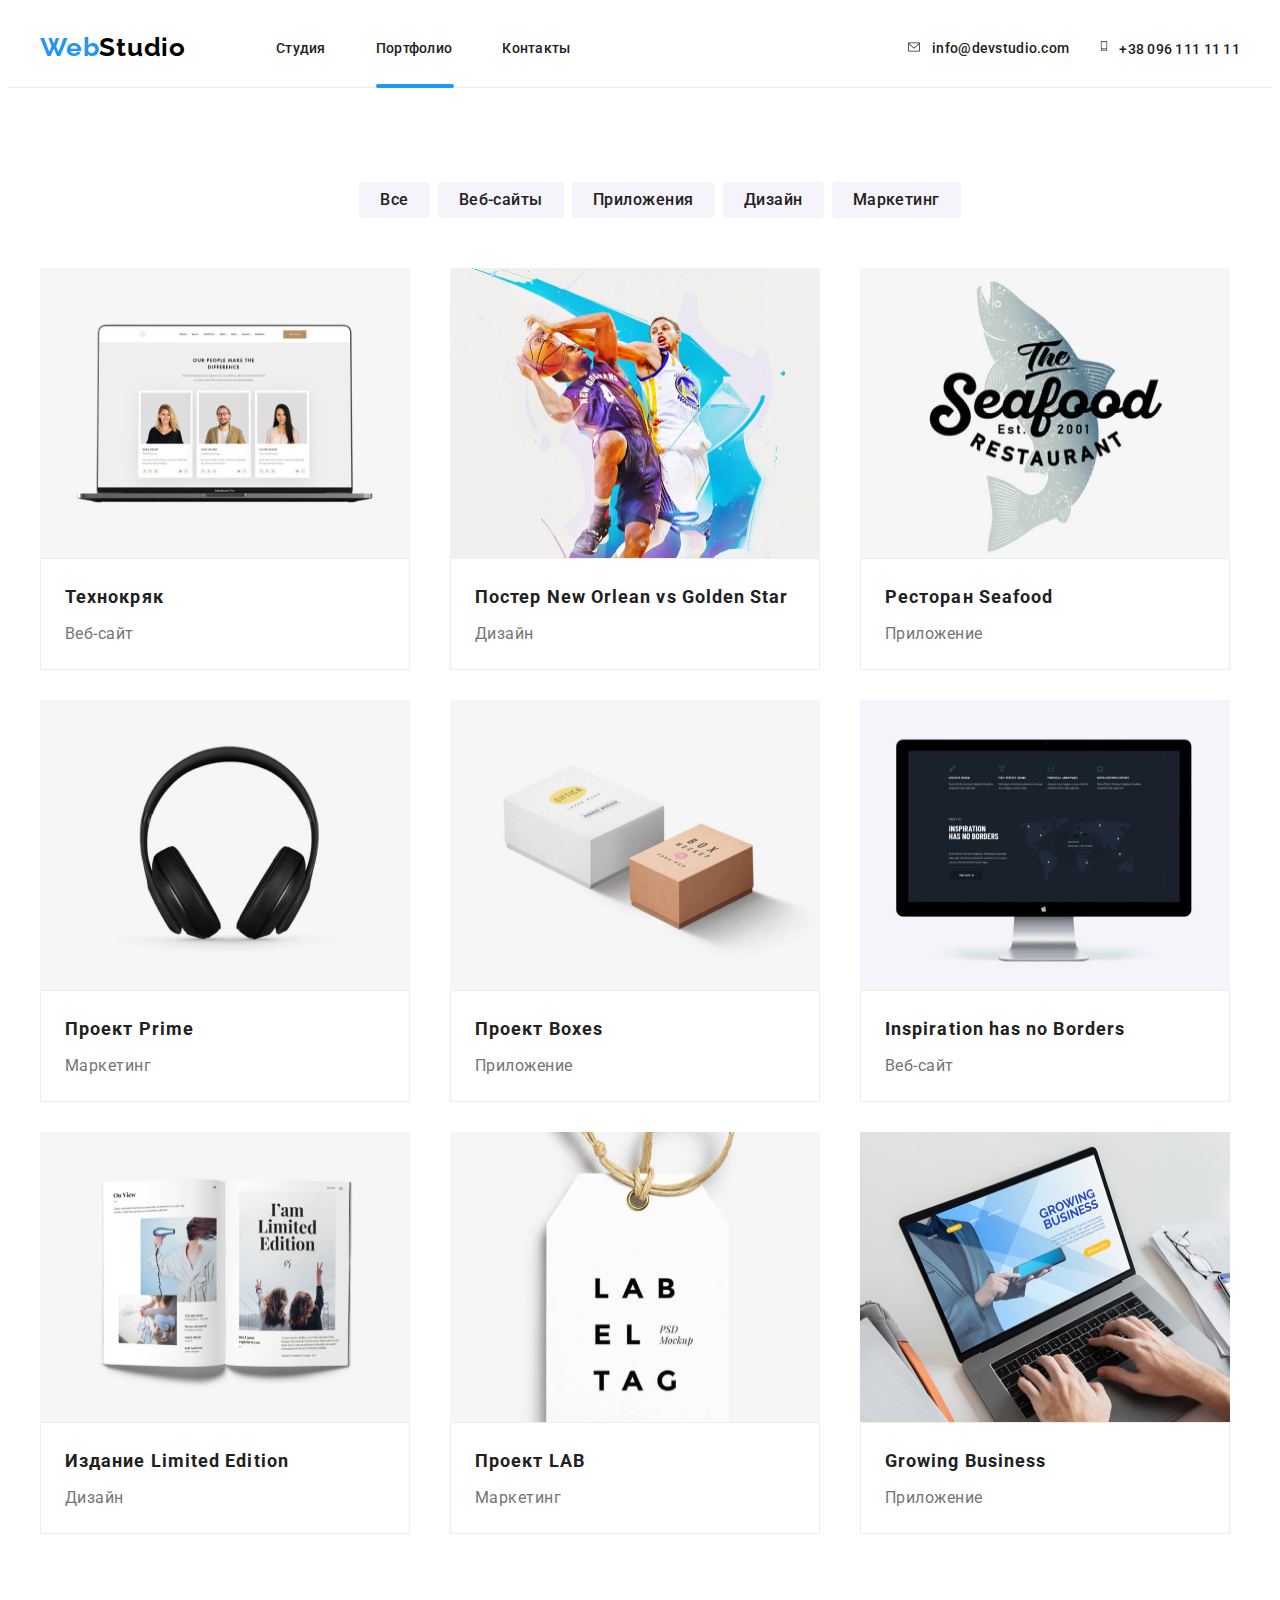
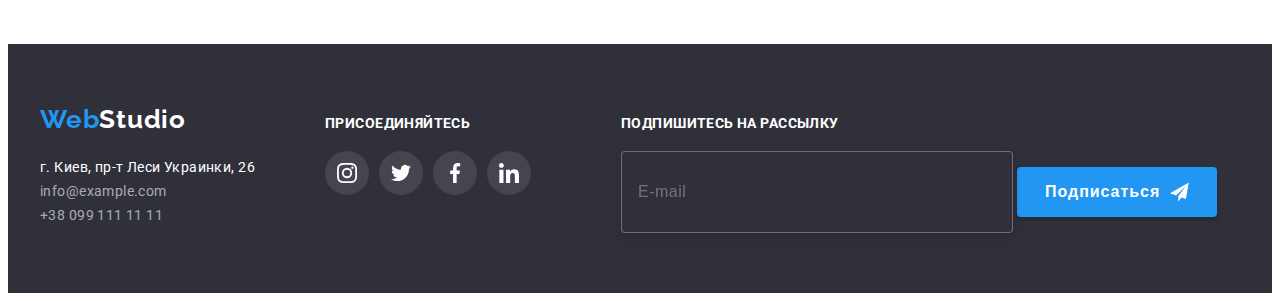
==== commit 2954bd7c: "goit-markup-hw-07 bem completely" ====
--- a/portfolio.html
+++ b/portfolio.html
@@ -29,7 +29,9 @@
     <!-- Header section -->
     <header class="header">
       <div class="container header__container">
-        <a class="logo link" href="/" lang="en">Web<span class="logo logo--black">Studio</span></a>
+        <a class="logo header__logo link" href="/" lang="en"
+          >Web<span class="logo logo--black">Studio</span></a
+        >
         <nav class="nav">
           <ul class="nav__list list">
             <li class="nav__item">
@@ -68,239 +70,247 @@
         <!-- Логический подзаголовок СКРЫТ-->
         <h1 class="visually-hidden">Портфолио</h1>
         <!-- fiters part-->
-        <ul class="container filters-list">
-          <li class="fl-list-item list">
-            <button class="fl-btn" type="button">Все</button>
-          </li>
-          <li class="fl-list-item list">
-            <button class="fl-btn" type="button">Веб-сайты</button>
-          </li>
-          <li class="fl-list-item list">
-            <button class="fl-btn" type="button">Приложения</button>
-          </li>
-          <li class="fl-list-item list">
-            <button class="fl-btn" type="button">Дизайн</button>
-          </li>
-          <li class="fl-list-item list">
-            <button class="fl-btn" type="button">Маркетинг</button>
-          </li>
-        </ul>
-        <!-- projects part-->
         <div class="container">
-          <ul class="pf-lists">
-            <li class="pf-list item list">
-              <a class="pf-link link" href="">
-                <div class="pf-box">
-                  <img
-                    class="pf-img"
+          <ul class="filters-list container__filters-list">
+            <li class="filters-list__item list">
+              <button class="filters-list__btn" type="button">Все</button>
+            </li>
+            <li class="filters-list__item list">
+              <button class="filters-list__btn" type="button">Веб-сайты</button>
+            </li>
+            <li class="filters-list__item list">
+              <button class="filters-list__btn" type="button">Приложения</button>
+            </li>
+            <li class="filters-list__item list">
+              <button class="filters-list__btn" type="button">Дизайн</button>
+            </li>
+            <li class="filters-list__item list">
+              <button class="filters-list__btn" type="button">Маркетинг</button>
+            </li>
+          </ul>
+          <!--categories part-->
+          <ul class="categories-list container__categories-list">
+            <li class="cats-list__item list">
+              <a class="cats-list__link link" href="">
+                <div class="cats-box categories-list__cats-box">
+                  <img
+                    class="cats-list__img"
                     src="./images/portfolio/pf-box-1.jpg"
                     alt=""
                     width="370"
                     height="290"
                   />
-                  <div class="overlay">
-                    <p>
-                      Ресурс предлагает комплексные предложения с разным уровнем функционала и
-                      сервисов. Все это позволит посетителю получить исчерпывающие сведения о
-                      компании или частном лице.
-                    </p>
-                  </div>
-                </div>
-                <div class="wrapper">
-                  <h2 class="pf-list-subtitle">Технокряк</h2>
-                  <p class="pf-descript">Веб-сайт</p>
-                </div>
-              </a>
-            </li>
-            <li class="pf-list item list">
-              <a class="pf-link link" href="">
-                <div class="pf-box">
-                  <img
-                    class="pf-img"
+                  <div class="overlay cats-box__overlay">
+                    <p>
+                      Ресурс предлагает комплексные предложения с разным уровнем функционала и
+                      сервисов. Все это позволит посетителю получить исчерпывающие сведения о
+                      компании или частном лице.
+                    </p>
+                  </div>
+                </div>
+                <div class="cats-list__wrap">
+                  <h2 class="cats-list-subtitle cats-box__cats-list-subtitle">Технокряк</h2>
+                  <p class="cats-list__descr">Веб-сайт</p>
+                </div>
+              </a>
+            </li>
+            <li class="cats-list__item list">
+              <a class="cats-list__link link" href="">
+                <div class="cats-box categories-list__cats-box">
+                  <img
+                    class="cats-list__img"
                     src="./images/portfolio/pf-box-2.jpg"
                     alt=""
                     width="370"
                     height="290"
                   />
-                  <div class="overlay">
-                    <p>
-                      Ресурс предлагает комплексные предложения с разным уровнем функционала и
-                      сервисов. Все это позволит посетителю получить исчерпывающие сведения о
-                      компании или частном лице.
-                    </p>
-                  </div>
-                </div>
-                <div class="wrapper">
-                  <h2 class="pf-list-subtitle">Постер New Orlean vs Golden Star</h2>
-                  <p class="pf-descript">Дизайн</p>
-                </div>
-              </a>
-            </li>
-            <li class="pf-list item list">
-              <a class="pf-link link" href="">
-                <div class="pf-box">
-                  <img
-                    class="pf-img"
+                  <div class="overlay cats-box__overlay">
+                    <p>
+                      Ресурс предлагает комплексные предложения с разным уровнем функционала и
+                      сервисов. Все это позволит посетителю получить исчерпывающие сведения о
+                      компании или частном лице.
+                    </p>
+                  </div>
+                </div>
+                <div class="cats-list__wrap">
+                  <h2 class="cats-list-subtitle cats-box__cats-list-subtitle">
+                    Постер New Orlean vs Golden Star
+                  </h2>
+                  <p class="cats-list__descr">Дизайн</p>
+                </div>
+              </a>
+            </li>
+            <li class="cats-list__item list">
+              <a class="cats-list__link link" href="">
+                <div class="cats-box categories-list__cats-box">
+                  <img
+                    class="cats-list__img"
                     src="./images/portfolio/pf-box-3.jpg"
                     alt=""
                     width="370"
                     height="290"
                   />
-                  <div class="overlay">
-                    <p>
-                      Ресурс предлагает комплексные предложения с разным уровнем функционала и
-                      сервисов. Все это позволит посетителю получить исчерпывающие сведения о
-                      компании или частном лице.
-                    </p>
-                  </div>
-                </div>
-                <div class="wrapper">
-                  <h2 class="pf-list-subtitle">Ресторан Seafood</h2>
-                  <p class="pf-descript">Приложение</p>
-                </div>
-              </a>
-            </li>
-            <li class="pf-list item list">
-              <a class="pf-link link" href="">
-                <div class="pf-box">
-                  <img
-                    class="pf-img"
+                  <div class="overlay cats-box__overlay">
+                    <p>
+                      Ресурс предлагает комплексные предложения с разным уровнем функционала и
+                      сервисов. Все это позволит посетителю получить исчерпывающие сведения о
+                      компании или частном лице.
+                    </p>
+                  </div>
+                </div>
+                <div class="cats-list__wrap">
+                  <h2 class="cats-list-subtitle cats-box__cats-list-subtitle">Ресторан Seafood</h2>
+                  <p class="cats-list__descr">Приложение</p>
+                </div>
+              </a>
+            </li>
+            <li class="cats-list__item list">
+              <a class="cats-list__link link" href="">
+                <div class="cats-box categories-list__cats-box">
+                  <img
+                    class="cats-list__img"
                     src="./images/portfolio/pf-box-4.jpg"
                     alt=""
                     width="370"
                     height="290"
                   />
-                  <div class="overlay">
-                    <p>
-                      Ресурс предлагает комплексные предложения с разным уровнем функционала и
-                      сервисов. Все это позволит посетителю получить исчерпывающие сведения о
-                      компании или частном лице.
-                    </p>
-                  </div>
-                </div>
-                <div class="wrapper">
-                  <h2 class="pf-list-subtitle">Проект Prime</h2>
-                  <p class="pf-descript">Маркетинг</p>
-                </div>
-              </a>
-            </li>
-            <li class="pf-list item list">
-              <a class="pf-link link" href="">
-                <div class="pf-box">
-                  <img
-                    class="pf-img"
+                  <div class="overlay cats-box__overlay">
+                    <p>
+                      Ресурс предлагает комплексные предложения с разным уровнем функционала и
+                      сервисов. Все это позволит посетителю получить исчерпывающие сведения о
+                      компании или частном лице.
+                    </p>
+                  </div>
+                </div>
+                <div class="cats-list__wrap">
+                  <h2 class="cats-list-subtitle cats-box__cats-list-subtitle">Проект Prime</h2>
+                  <p class="cats-list__descr">Маркетинг</p>
+                </div>
+              </a>
+            </li>
+            <li class="cats-list__item list">
+              <a class="cats-list__link link" href="">
+                <div class="cats-box categories-list__cats-box">
+                  <img
+                    class="cats-list__img"
                     src="./images/portfolio/pf-box-5.jpg"
                     alt=""
                     width="370"
                     height="290"
                   />
-                  <div class="overlay">
-                    <p>
-                      Ресурс предлагает комплексные предложения с разным уровнем функционала и
-                      сервисов. Все это позволит посетителю получить исчерпывающие сведения о
-                      компании или частном лице.
-                    </p>
-                  </div>
-                </div>
-                <div class="wrapper">
-                  <h2 class="pf-list-subtitle">Проект Boxes</h2>
-                  <p class="pf-descript">Приложение</p>
-                </div>
-              </a>
-            </li>
-            <li class="pf-list item list">
-              <a class="pf-link link" href="">
-                <div class="pf-box">
-                  <img
-                    class="pf-img"
+                  <div class="overlay cats-box__overlay">
+                    <p>
+                      Ресурс предлагает комплексные предложения с разным уровнем функционала и
+                      сервисов. Все это позволит посетителю получить исчерпывающие сведения о
+                      компании или частном лице.
+                    </p>
+                  </div>
+                </div>
+                <div class="cats-list__wrap">
+                  <h2 class="cats-list-subtitle cats-box__cats-list-subtitle">Проект Boxes</h2>
+                  <p class="cats-list__descr">Приложение</p>
+                </div>
+              </a>
+            </li>
+            <li class="cats-list__item list">
+              <a class="cats-list__link link" href="">
+                <div class="cats-box categories-list__cats-box">
+                  <img
+                    class="cats-list__img"
                     src="./images/portfolio/pf-box-6.jpg"
                     alt=""
                     width="370"
                     height="290"
                   />
-                  <div class="overlay">
-                    <p>
-                      Ресурс предлагает комплексные предложения с разным уровнем функционала и
-                      сервисов. Все это позволит посетителю получить исчерпывающие сведения о
-                      компании или частном лице.
-                    </p>
-                  </div>
-                </div>
-                <div class="wrapper">
-                  <h2 class="pf-list-subtitle" lang="en">Inspiration has no Borders</h2>
-                  <p class="pf-descript">Веб-сайт</p>
-                </div>
-              </a>
-            </li>
-            <li class="pf-list item list">
-              <a class="pf-link link" href="">
-                <div class="pf-box">
-                  <img
-                    class="pf-img"
+                  <div class="overlay cats-box__overlay">
+                    <p>
+                      Ресурс предлагает комплексные предложения с разным уровнем функционала и
+                      сервисов. Все это позволит посетителю получить исчерпывающие сведения о
+                      компании или частном лице.
+                    </p>
+                  </div>
+                </div>
+                <div class="cats-list__wrap">
+                  <h2 class="cats-list-subtitle cats-box__cats-list-subtitle" lang="en">
+                    Inspiration has no Borders
+                  </h2>
+                  <p class="cats-list__descr">Веб-сайт</p>
+                </div>
+              </a>
+            </li>
+            <li class="cats-list__item list">
+              <a class="cats-list__link link" href="">
+                <div class="cats-box categories-list__cats-box">
+                  <img
+                    class="cats-list__img"
                     src="./images/portfolio/pf-box-7.jpg"
                     alt=""
                     width="370"
                     height="290"
                   />
-                  <div class="overlay">
-                    <p>
-                      Ресурс предлагает комплексные предложения с разным уровнем функционала и
-                      сервисов. Все это позволит посетителю получить исчерпывающие сведения о
-                      компании или частном лице.
-                    </p>
-                  </div>
-                </div>
-                <div class="wrapper">
-                  <h2 class="pf-list-subtitle">Издание Limited Edition</h2>
-                  <p class="pf-descript">Дизайн</p>
-                </div>
-              </a>
-            </li>
-            <li class="pf-list item list">
-              <a class="pf-link link" href="">
-                <div class="pf-box">
-                  <img
-                    class="pf-img"
+                  <div class="overlay cats-box__overlay">
+                    <p>
+                      Ресурс предлагает комплексные предложения с разным уровнем функционала и
+                      сервисов. Все это позволит посетителю получить исчерпывающие сведения о
+                      компании или частном лице.
+                    </p>
+                  </div>
+                </div>
+                <div class="cats-list__wrap">
+                  <h2 class="cats-list-subtitle cats-box__cats-list-subtitle">
+                    Издание Limited Edition
+                  </h2>
+                  <p class="cats-list__descr">Дизайн</p>
+                </div>
+              </a>
+            </li>
+            <li class="cats-list__item list">
+              <a class="cats-list__link link" href="">
+                <div class="cats-box categories-list__cats-box">
+                  <img
+                    class="cats-list__img"
                     src="./images/portfolio/pf-box-8.jpg"
                     alt=""
                     width="370"
                     height="290"
                   />
-                  <div class="overlay">
-                    <p>
-                      Ресурс предлагает комплексные предложения с разным уровнем функционала и
-                      сервисов. Все это позволит посетителю получить исчерпывающие сведения о
-                      компании или частном лице.
-                    </p>
-                  </div>
-                </div>
-                <div class="wrapper">
-                  <h2 class="pf-list-subtitle">Проект LAB</h2>
-                  <p class="pf-descript">Маркетинг</p>
-                </div>
-              </a>
-            </li>
-            <li class="pf-list item list">
-              <a class="pf-link link" href="">
-                <div class="pf-box">
-                  <img
-                    class="pf-img"
+                  <div class="overlay cats-box__overlay">
+                    <p>
+                      Ресурс предлагает комплексные предложения с разным уровнем функционала и
+                      сервисов. Все это позволит посетителю получить исчерпывающие сведения о
+                      компании или частном лице.
+                    </p>
+                  </div>
+                </div>
+                <div class="cats-list__wrap">
+                  <h2 class="cats-list-subtitle cats-box__cats-list-subtitle">Проект LAB</h2>
+                  <p class="cats-list__descr">Маркетинг</p>
+                </div>
+              </a>
+            </li>
+            <li class="cats-list__item list">
+              <a class="cats-list__link link" href="">
+                <div class="cats-box categories-list__cats-box">
+                  <img
+                    class="cats-list__img"
                     src="./images/portfolio/pf-box-9.jpg"
                     alt=""
                     width="370"
                     height="290"
                   />
-                  <div class="overlay">
-                    <p>
-                      Ресурс предлагает комплексные предложения с разным уровнем функционала и
-                      сервисов. Все это позволит посетителю получить исчерпывающие сведения о
-                      компании или частном лице.
-                    </p>
-                  </div>
-                </div>
-                <div class="wrapper">
-                  <h2 class="pf-list-subtitle" lang="en">Growing Business</h2>
-                  <p class="pf-descript">Приложение</p>
+                  <div class="overlay cats-box__overlay">
+                    <p>
+                      Ресурс предлагает комплексные предложения с разным уровнем функционала и
+                      сервисов. Все это позволит посетителю получить исчерпывающие сведения о
+                      компании или частном лице.
+                    </p>
+                  </div>
+                </div>
+                <div class="cats-list__wrap">
+                  <h2 class="cats-list-subtitle cats-box__cats-list-subtitle" lang="en">
+                    Growing Business
+                  </h2>
+                  <p class="cats-list__descr">Приложение</p>
                 </div>
               </a>
             </li>
@@ -310,24 +320,26 @@
     </main>
     <!-- Footer section -->
     <footer class="footer">
-      <div class="container ft-container">
+      <div class="container footer__container">
         <!-- footer Logo addres -->
-        <div class="lg-address">
-          <a class="logo link ftr" href="/" lang="en">Web<span class="f-lg">Studio</span></a>
-          <address class="address">
-            <ul class="address-list list">
-              <li class="address-item">
-                <a href="" class="address-add ft-lk-current link"
+        <div class="logo-address footer__logo-address">
+          <a class="logo link footer__logo" href="/" lang="en"
+            >Web<span class="logo logo--white">Studio</span></a
+          >
+          <address class="address footer__address">
+            <ul class="address__list list">
+              <li class="address__item">
+                <a href="" class="address-text address__address-text link"
                   >г. Киев, пр-т Леси Украинки, 26</a
                 >
               </li>
-              <li class="address-item">
-                <a class="address-mail ft-lk-current link" href="mailto:info@example.com"
+              <li class="address__item">
+                <a class="address-mail address__address-mail link" href="mailto:info@example.com"
                   >info@example.com</a
                 >
               </li>
-              <li class="address-item">
-                <a class="address-phone ft-lk-current link" href="tel:+380991111111"
+              <li class="address__item">
+                <a class="address-phone address__address-phone link" href="tel:+380991111111"
                   >+38 099 111 11 11</a
                 >
               </li>
@@ -335,61 +347,61 @@
           </address>
         </div>
         <!-- footer social -->
-        <div class="ft-social">
-          <h4 class="ft-subtitle">присоединяйтесь</h4>
-          <ul class="social list">
-            <li class="fs-item">
+        <div class="social">
+          <h4 class="section-subtitle footer__section-subtitle">присоединяйтесь</h4>
+          <ul class="social-list footer__social-list list">
+            <li class="social-list__item">
               <a
-                class="fs-link link"
+                class="social-link footer__social-link link"
                 href=""
                 target="_blank"
                 rel="noopener no-referrer"
                 aria-label="instagram"
-                ><svg class="ft-icon" width="20" height="20">
+                ><svg class="social-list__icon social-list__icon--light" width="20" height="20">
                   <use href="./images/icons/symbol-defs.svg#ftr-instagram"></use></svg
               ></a>
             </li>
-            <li class="fs-item">
+            <li class="social-list__item">
               <a
-                class="fs-link link"
+                class="social-link footer__social-link link"
                 href=""
                 target="_blank"
                 rel="noopener no-referrer"
                 aria-label="twitter"
-                ><svg class="ft-icon" width="20" height="20">
+                ><svg class="social-list__icon social-list__icon--light" width="20" height="20">
                   <use href="./images/icons/symbol-defs.svg#ftr-twitter"></use></svg
               ></a>
             </li>
-            <li class="fs-item">
+            <li class="social-list__item">
               <a
-                class="fs-link link"
+                class="social-link footer__social-link link"
                 href=""
                 target="_blank"
                 rel="noopener no-referrer"
                 aria-label="facebook"
-                ><svg class="ft-icon" width="20" height="20">
+                ><svg class="social-list__icon social-list__icon--light" width="20" height="20">
                   <use href="./images/icons/symbol-defs.svg#ftr-facebook"></use></svg
               ></a>
             </li>
-            <li class="fs-item">
+            <li class="social-list__item">
               <a
-                class="fs-link link"
+                class="social-link footer__social-link link"
                 href=""
                 target="_blank"
                 rel="noopener no-referrer"
                 aria-label="linkedin"
-                ><svg class="ft-icon" width="20" height="20">
+                ><svg class="social-list__icon social-list__icon--light" width="20" height="20">
                   <use href="./images/icons/symbol-defs.svg#ftr-linkedin"></use></svg
               ></a>
             </li>
           </ul>
         </div>
         <!-- footer mailing -->
-        <div class="ft-mailing">
-          <h4 class="ft-subtitle">Подпишитесь на рассылку</h4>
-          <form class="ft-form">
-            <input class="ft-form-mail" type="text" name="E-mail" placeholder="E-mail" />
-            <button class="ft-form-btn" type="submit">
+        <div class="mailing footer__mailing">
+          <h4 class="section-subtitle footer__section-subtitle">Подпишитесь на рассылку</h4>
+          <form class="mailing-form">
+            <input class="mailing-form__mail" type="text" name="E-mail" placeholder="E-mail" />
+            <button class="mail-btn mailing-form__mail-btn" type="submit">
               Подписаться
               <svg width="24" height="24">
                 <use href="./images/icons/symbol-defs.svg#ftr-send"></use>
--- a/scc/styles.css
+++ b/scc/styles.css
@@ -55,8 +55,7 @@
     padding-right: 15px;
     padding-left: 15px;
     margin-right: auto;
-    margin-left: auto;
-
+    margin-left: auto;   
     /* outline: 2px solid red; */
     /* outline-offset: -2px; */
 }    
@@ -66,6 +65,15 @@
     padding-bottom: 94px;
    
     /* outline: 3px solid rgb(71, 77, 255); */
+}
+
+.section-subtitle { 
+    font-weight: 700;
+    font-size: 14px;
+    line-height: calc (16 \ 14);
+    letter-spacing: 0.03em;
+    text-transform: uppercase;
+    color: var(--main-txt-cl);
 }
 
 .visually-hidden {
@@ -388,15 +396,6 @@
     display: inline-block;
 }
 
-.section-subtitle { 
-    font-weight: 700;
-    font-size: 14px;
-    line-height: calc (16 \ 14);
-    letter-spacing: 0.03em;
-    text-transform: uppercase;
-    color: var(--main-txt-cl);
-}
-
 .features-list__section-subtitle {
     margin-bottom: 10px;
 }
@@ -477,17 +476,16 @@
    padding-top: 0;
 }
 
-.team-list {
-    display: flex;
-    gap: 30px;
-}
-
 .team__section-title {
     margin-bottom: 50px; 
 }
 
-.team-list-item {
-
+.team__team-list {
+    display: flex;
+    gap: 30px;
+}
+
+.team-list__item {
     background: #FFFFFF;
     box-shadow: 0px 1px 3px rgba(0, 0, 0, 0.12), 0px 1px 1px rgba(0, 0, 0, 0.14), 0px 2px 1px rgba(0, 0, 0, 0.2);
     border-radius: 0px 0px 4px 4px;
@@ -495,18 +493,18 @@
     /* outline: 2px solid green; */
 }
 
-.team-wrapper{
+.team-wrap{
     padding-top: 30px;
     padding-right: 5px;
     padding-bottom: 30px;
     padding-left: 5px; 
 
     text-align: center;  
-    /* outline: 10px solid red; */
+    /* outline: 3px solid red; */
 } 
 
-.team-list-subtitle {
-    margin-bottom: 10px;
+.team-list__name {
+    /* margin-bottom: 10px; */
     font-weight: 500;
     font-size: 16px;
     line-height: calc(19 / 16);
@@ -515,7 +513,11 @@
     color: var(--main-txt-cl);
 }
 
-.team-descript {
+.team-wrap__team-list__name {
+    margin-bottom: 10px;
+}
+
+.team-list__descript {
     /* font-weight: 400; */
     font-size: 16px;
     line-height: calc(19 / 16);
@@ -525,18 +527,14 @@
     margin-bottom: 16px;
 } 
 
-.tm {
+.team-wrap__social-links {
     display: flex;
     align-items: center;
     justify-content: center;
     gap: 10px;
 }
 
-.t-link {
-   display: flex;
-   align-items: center;
-   justify-content: center;
-      
+.social-links__link {
    width: 44px;
    height: 44px;
    background-color: #FFFFFF;
@@ -547,7 +545,13 @@
     outline-offset: -2px; */
 }
 
-.tm-icon { 
+.team-wrap__social-links__link {
+   display: flex;
+   align-items: center;
+   justify-content: center;
+}
+
+.social-links__icon { 
     --color5: #afb1b8;
     --color4: #afb1b8;
 
@@ -558,14 +562,13 @@
 
 }
 
-.t-link:hover, 
-.t-link:focus {
+.social-links__link:hover, 
+.social-links__link:focus {
 background-color:  #2196F3;
 }
 
-
-.t-link:hover .tm-icon,
-.t-link:focus .tm-icon {
+.social-links__link:hover .social-links__icon,
+.social-links__link:focus .social-links__icon {
    --color5: #fff; 
    --color4: #fff;
 }
@@ -831,7 +834,7 @@
 ==================   
 */
 
-.filters-list {
+.container__filters-list {
     display: flex;
     gap: 8px;
     /* width: 611px; */
@@ -841,32 +844,33 @@
     margin-bottom: 50px;
     }
 
-.fl-btn {
+.filters-list__btn {
     /* height: 38px; */
+    display: inline-block;
+    padding: 5px 21px;
     font-family: inherit;
     font-weight: 500;
     font-size: 16px;
     line-height: calc(26 / 16);
     text-align: center;
     letter-spacing: 0.03em;
+   
     color: var(--main-txt-cl);
     background: var(--blond-bg-cl);
     cursor: pointer;
-    display: inline-block;
-       
-    padding: 5px 21px;
-    border-radius: 4px;    
+               
+    border-radius: 4px;
+    border: none;    
 
     /* transition: color box-shadow, 250ms cubic-bezier(0.4, 0, 0.2, 1) 0s; */
-
     transition-property: color, background-color, box-shadow;
     transition-duration: 250ms;
     transition-timing-function: cubic-bezier(0.4, 0, 0.2, 1);
     transition-delay:0s;
 } 
 
-.fl-btn:hover,
-.fl-btn:focus {
+.filters-list__btn:hover,
+.filters-list__btn:focus {
     color: var(--btn-txt-cl);
     background-color: var(--accent-cl); 
     
@@ -878,29 +882,33 @@
 
 /* 
 ==================
-    projects part
+  categories part
 =================
 */ 
 
-.pf-lists {
+.container__categories-list {
   display: flex;
   /* Make a flex container multiline */
   flex-wrap: wrap;
   /* Set gap between rows and columns */
   gap: 30px;
   padding: 0;
-  list-style: none;
-  
-}
-
-.pf-link {  
+  list-style: none;   
+}
+
+.cats-list__item {
+  /*  Set the width of the elements  */
+  flex-basis: calc((100% - 60px) / 3);      
+}
+
+.cats-list__link {  
   display: inline-block;  
  /* position: relative;    */
  transition: box-shadow, 250ms cubic-bezier(0.4, 0, 0.2, 1) 0s;
  /* overflow: hidden; */
 }
 
-.pf-box {
+.categories-list__cats-box {
     position: relative; 
     overflow: hidden;
 
@@ -910,23 +918,23 @@
 }
 
 .overlay { 
+  width: 370px;
+  height: 290px; 
+  padding: 63px 24px;
+  background: rgba(33, 150, 243, 0.9); 
+
+  transform: translatey(100%);
+  transition: transform 250ms ease;
+}
+
+.cats-box__overlay {
   position: absolute; 
   top: 0;
-  left: 0; 
-
-  transform: translatey(100%);
-  transition: transform 250ms ease;
+  left: 0;   
   
   display: flex;
   align-items: center;
   justify-content: center; 
-  /* width: 100%;
-  height: 100%; */
-  width: 370px;
-  height: 290px;
-
-  padding: 63px 24px;
-  background: rgba(33, 150, 243, 0.9);
 }
 
 .overlay > p { 
@@ -943,16 +951,16 @@
 user-select: none;  
 } 
 
-.pf-link:hover {     
+.cats-list__link:hover {     
     /* border: 1px solid #EEEEEE; */
     box-shadow: 0px 1px 1px rgba(0, 0, 0, 0.12), 0px 4px 4px rgba(0, 0, 0, 0.06), 1px 4px 6px rgba(0, 0, 0, 0.16);
 }
 
-.pf-link:hover .overlay {
+.cats-list__link:hover .overlay {
     transform: translatey(0);
 }
 
-.wrapper{
+.cats-list__wrap {
     padding-top: 20px;
     padding-right: 24px;
     padding-bottom: 20px;
@@ -977,14 +985,9 @@
 
     /* overflow: hidden; */ 
 }
-
-.item {
-  /*  Set the width of the elements  */
-  flex-basis: calc((100% - 60px) / 3);      
-}
  
-.pf-list-subtitle {
-    margin-bottom: 4px;
+.cats-list-subtitle {
+    /* margin-bottom: 4px; */
     font-weight: 700;
     font-size: 18px;
     line-height: calc(36 /18);
@@ -992,7 +995,11 @@
     color: var(--main-txt-cl);
 }
 
-.pf-descript {
+.cats-box__cats-list-subtitle {
+    margin-bottom: 4px;
+}
+
+.cats-list__descr {
     /* font-weight: 400; */
     font-size: 16px;
     line-height: calc(30 / 16); 
@@ -1042,30 +1049,25 @@
 }
 
 .modal {
+    width: 528px;
+    min-height: 581px; 
+    padding: 40px;
+
+    background-color: #FFFFFF;
+    box-shadow: 0px 1px 3px rgba(0, 0, 0, 0.12), 0px 1px 1px rgba(0, 0, 0, 0.14), 0px 2px 1px rgba(0, 0, 0, 0.2);
+    border-radius: 4px; 
+
+    transform: translate(-50%, -50%) scale(1);    
+    transition: transform 250ms cubic-bezier(0.4, 0, 0.2, 1);
+}
+
+.hero__modal {
     position: absolute;
     top: 50%;
     left: 50%;
- 
-    width: 528px;
-    min-height: 581px; 
-    padding: 40px;
-
-    background-color: #FFFFFF;
-    box-shadow: 0px 1px 3px rgba(0, 0, 0, 0.12), 0px 1px 1px rgba(0, 0, 0, 0.14), 0px 2px 1px rgba(0, 0, 0, 0.2);
-    border-radius: 4px; 
-
-    transform: translate(-50%, -50%) scale(1);    
-    transition: transform 250ms cubic-bezier(0.4, 0, 0.2, 1);
 }
 
 .modal-btn {
-    position: absolute;
-    top: 8px;
-    right: 8px; 
-    display: flex;
-    align-items: center;
-    justify-content: center;
-
     width: 30px;
     height: 30px;
     padding: 5px; 
@@ -1080,11 +1082,20 @@
     /* outline: 3px solid green; */
 }
 
-.modal-btn:hover + .modal-btn-icon {
+.modal__modal-btn {
+    position: absolute;
+    top: 8px;
+    right: 8px; 
+    display: flex;
+    align-items: center;
+    justify-content: center;
+}
+
+.modal-btn:hover + .modal-btn__icon {
     --color2:#2196F3;
 }
 
-.modal-btn-icon:hover {
+.modal-btn__icon:hover {
     --color2:#2196F3;
 }
 
@@ -1094,13 +1105,11 @@
 =================
 */ 
 
-.reg-form {
+.authentication {
     text-align: center;
 }
 
-.reg-form-title {
-    display: block;
-
+.authentication-title {
     font-weight: 700;
     font-size: 20px;
     line-height: calc(23 / 20);
@@ -1110,28 +1119,26 @@
     color: var(--main-txt-cl);
 }
 
-.reg-form-group {
-
+.authentication__authentication-title {
+    display: block;
+}
+
+.authentication__authentication-groupp {
     margin-top: 12px;
     margin-bottom: 20px;
 }
 
-.reg-form-wrap {
+.authentication__authentication-wrap {
     position: relative;
     display: block;
-    margin-bottom: 10px;
-
-}
-
-.reg-form-wrap:last-child {
+    margin-bottom: 10px; 
+}
+
+.authentication__authentication-wrap:last-child {
     margin-bottom: 0;
 }
 
-.reg-form-label {
-    display: block;
-    text-align: left;
-    margin-bottom: 4px;    
-
+.authentication-subtitle {
     font-weight: 400;
     font-size: 12px;
     line-height: calc(14 / 12);
@@ -1139,9 +1146,13 @@
     color: var(--secondary-cl);
 }
 
-.reg-form-input,
-.reg-form-message {
-
+.authentication-wrap__authetication-subtitle {
+    display: block;
+    text-align: left;
+    margin-bottom: 4px;    
+}
+
+.authentication__input {
     width: 100%;
     height: 40px;
     
@@ -1153,27 +1164,33 @@
     cursor: pointer;
 }
 
-.reg-form-icon {
+.authentication__authentication-icon {
     position: absolute;
     bottom: 11px;
     left: 12px;
 }
 
-.reg-form-input:focus {
+.authentication__input:focus {
     border: 1px solid #2196F3;
 }
 
-.reg-form-input:focus + .reg-form-icon {    
+.authentication__input:focus + .authentication-icon {    
      --color2:#2196F3;
 }
 
-.reg-form-message {
-    resize: none; 
+.authentication__message { 
+    width: 100%;
     height: 120px;
     padding: 12px 16px;
-}
-
-.reg-form-agreement {
+    
+    border: 1px solid rgba(33, 33, 33, 0.2);
+    border-radius: 4px; 
+    outline: transparent;
+    cursor: pointer;  
+    resize: none;         
+}
+
+.authentication__checkbox-agreement {
     display: flex;
     align-items: center;
     justify-content: center;
@@ -1183,24 +1200,20 @@
     /* outline: 5px solid green; */
 }
 
-
-.reg-checkbox:checked + .reg-icon .reg-icon-uncheck {
-    opacity: 0;
-    
-}
-
-.reg-icon-check {
+.checkbox-agreement__checkbox:checked + .checkbox-agreement__icon .checkbox-agreement__icon--uncheck {
+    opacity: 0;     
+}
+
+.checkbox-agreement__icon--check {
     opacity: 0;    
 }
 
-.reg-checkbox:checked + .reg-icon .reg-icon-check {
+.checkbox-agreement__checkbox:checked + .checkbox-agreement__icon .checkbox-agreement__icon--check {
     opacity: 1;
    --color1:var(--accent-cl);
 }
 
-
-.reg-form-agreement-text {
-
+.checkbox-agreement__text { 
     font-weight: 400;
     font-size: 14px;
     line-height: calc(24 / 14);
@@ -1210,14 +1223,13 @@
     text-underline-position: under;
 }
 
-.reg-form-agreement-link {
+.checkbox-agreement__link--shown {
     color: #2196F3;
 }
 
-.reg-form-btn {
-display: inline-flex; 
-align-items: center;
-text-align: center; 
+.authentication-btn {
+width: 200px;
+height: 50px; 
 padding: 10px 52px;
 
 font-family: inherit;
@@ -1225,19 +1237,20 @@
 font-size: 16px;
 line-height: calc(30 / 16); 
 letter-spacing: 0.06em;
-color: var(--btn-txt-cl);
-
-width: 200px;
-height: 50px; 
+color: var(--btn-txt-cl); 
+
 background-color: var(--accent-cl);
 box-shadow: 0px 4px 4px rgba(0, 0, 0, 0.15);
 border-radius: 4px;
 border: none;
 cursor: pointer;
 transition: visibility 250ms cubic-bezier(0.4, 0, 0.2, 1) 0s;
-
   /* outline: 3px solid green; */ 
 }
 
-
+.authentication__authentication-btn {
+    display: inline-flex; 
+    align-items: center;
+    text-align: center; 
+}
  